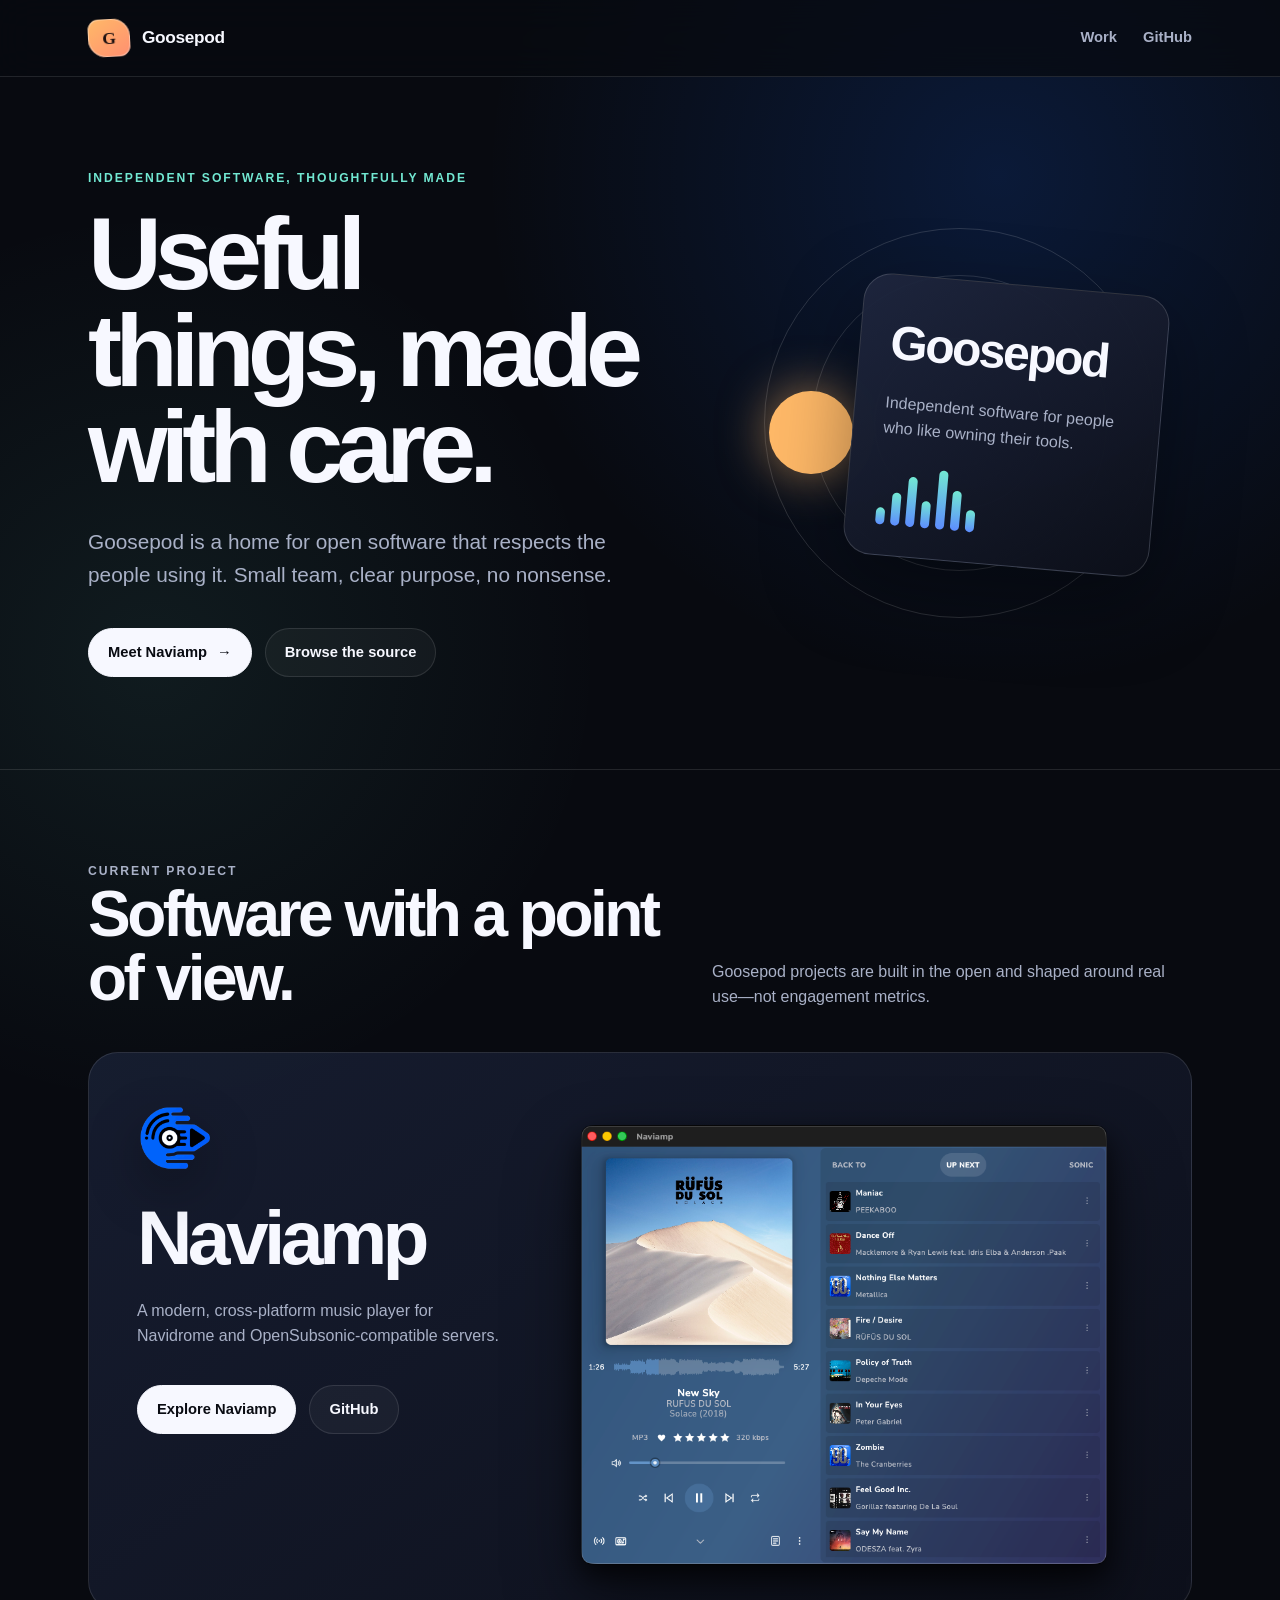
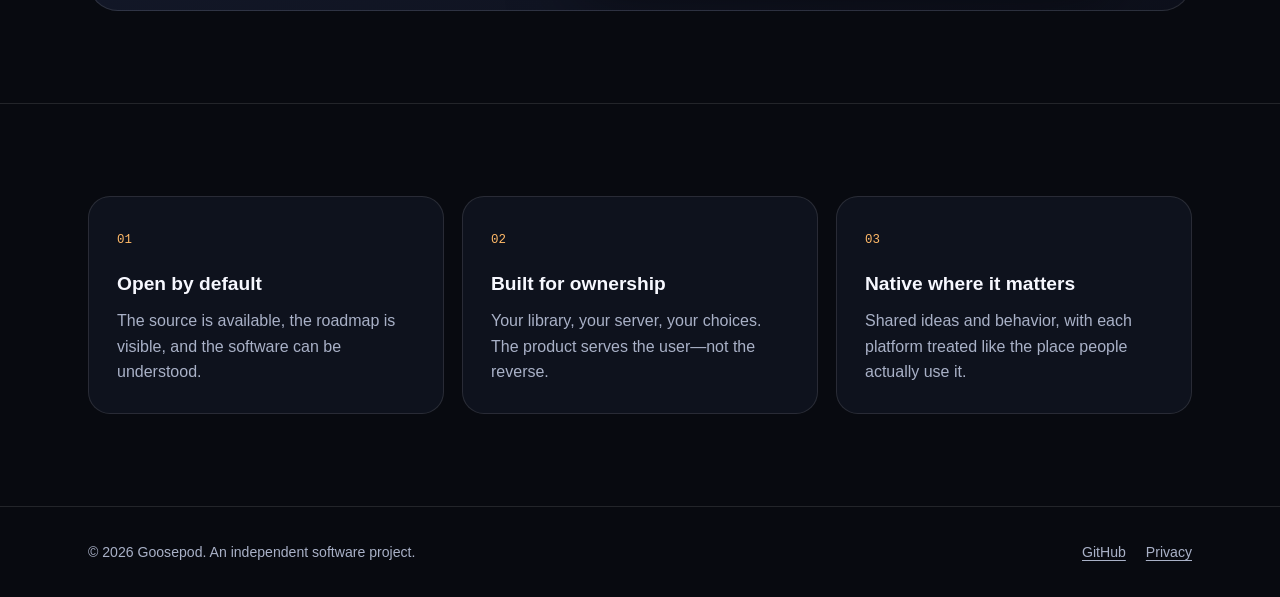
==== index.html @ 6a25883d "Build initial Goosepod website" ====
<!doctype html>
<html lang="en">
<head>
  <meta charset="utf-8">
  <meta name="viewport" content="width=device-width, initial-scale=1">
  <meta name="description" content="Goosepod makes thoughtful, independent software—including Naviamp, a modern music player for self-hosted libraries.">
  <meta name="theme-color" content="#080a10">
  <title>Goosepod — Independent software, thoughtfully made</title>
  <link rel="stylesheet" href="/styles.css">
</head>
<body>
  <header class="site-header">
    <nav class="nav shell" aria-label="Primary navigation">
      <a class="brand" href="/" aria-current="page"><span class="brand-mark" aria-hidden="true">G</span>Goosepod</a>
      <div class="nav-links">
        <a href="#work">Work</a>
        <a href="https://github.com/goosepod">GitHub</a>
      </div>
    </nav>
  </header>

  <main>
    <section class="hero shell">
      <div class="hero-copy">
        <p class="eyebrow">Independent software, thoughtfully made</p>
        <h1>Useful things, made with care.</h1>
        <p>Goosepod is a home for open software that respects the people using it. Small team, clear purpose, no nonsense.</p>
        <div class="actions">
          <a class="button primary" href="/naviamp/">Meet Naviamp <span aria-hidden="true">→</span></a>
          <a class="button secondary" href="https://github.com/goosepod">Browse the source</a>
        </div>
      </div>
      <div class="hero-orbit" aria-hidden="true">
        <div class="orbit"></div>
        <div class="orbit-dot"></div>
        <div class="orbit-card">
          <strong>Goosepod</strong>
          <p>Independent software for people who like owning their tools.</p>
          <div class="signal">
            <span style="--h: 26%"></span><span style="--h: 52%"></span><span style="--h: 78%"></span><span style="--h: 42%"></span><span style="--h: 92%"></span><span style="--h: 62%"></span><span style="--h: 34%"></span>
          </div>
        </div>
      </div>
    </section>

    <section class="section section-rule" id="work">
      <div class="shell">
        <div class="section-heading">
          <div>
            <p class="eyebrow">Current project</p>
            <h2>Software with a point of view.</h2>
          </div>
          <p>Goosepod projects are built in the open and shaped around real use—not engagement metrics.</p>
        </div>

        <article class="product-card">
          <div>
            <img class="app-icon" src="/assets/naviamp/icon.png" alt="Naviamp app icon">
            <h3>Naviamp</h3>
            <p>A modern, cross-platform music player for Navidrome and OpenSubsonic-compatible servers.</p>
            <div class="actions">
              <a class="button primary" href="/naviamp/">Explore Naviamp</a>
              <a class="button secondary" href="https://github.com/goosepod/naviamp">GitHub</a>
            </div>
          </div>
          <img class="product-shot" src="/assets/naviamp/desktop-queue.png" alt="Naviamp desktop player showing the now-playing queue">
        </article>
      </div>
    </section>

    <section class="section section-rule">
      <div class="shell principles">
        <article class="principle"><span>01</span><h3>Open by default</h3><p>The source is available, the roadmap is visible, and the software can be understood.</p></article>
        <article class="principle"><span>02</span><h3>Built for ownership</h3><p>Your library, your server, your choices. The product serves the user—not the reverse.</p></article>
        <article class="principle"><span>03</span><h3>Native where it matters</h3><p>Shared ideas and behavior, with each platform treated like the place people actually use it.</p></article>
      </div>
    </section>
  </main>

  <footer class="site-footer">
    <div class="shell footer-row">
      <span>© 2026 Goosepod. An independent software project.</span>
      <div class="footer-links"><a href="https://github.com/goosepod">GitHub</a><a href="/naviamp/privacy/">Privacy</a></div>
    </div>
  </footer>
</body>
</html>
---- styles.css ----
:root {
  color-scheme: dark;
  --ink: #f7f8ff;
  --muted: #a9b1c7;
  --panel: rgba(17, 21, 34, 0.78);
  --panel-solid: #111522;
  --line: rgba(255, 255, 255, 0.11);
  --blue: #5d8cff;
  --blue-strong: #1768ff;
  --aqua: #72e8d2;
  --warm: #ffb968;
  --page: #080a10;
  --max: 1160px;
  --shadow: 0 28px 80px rgba(0, 0, 0, 0.38);
}

* {
  box-sizing: border-box;
}

html {
  scroll-behavior: smooth;
}

body {
  margin: 0;
  color: var(--ink);
  background:
    radial-gradient(circle at 78% 8%, rgba(23, 104, 255, 0.17), transparent 32rem),
    radial-gradient(circle at 12% 30%, rgba(114, 232, 210, 0.08), transparent 28rem),
    var(--page);
  font-family: Inter, ui-sans-serif, -apple-system, BlinkMacSystemFont, "Segoe UI", sans-serif;
  line-height: 1.6;
  min-height: 100vh;
}

a {
  color: inherit;
  text-decoration-thickness: 1px;
  text-underline-offset: 0.22em;
}

img {
  display: block;
  max-width: 100%;
}

.shell {
  margin: 0 auto;
  max-width: var(--max);
  padding-inline: 28px;
}

.site-header {
  position: relative;
  z-index: 10;
  border-bottom: 1px solid var(--line);
  background: rgba(8, 10, 16, 0.72);
  backdrop-filter: blur(18px);
}

.nav {
  align-items: center;
  display: flex;
  justify-content: space-between;
  min-height: 76px;
}

.brand {
  align-items: center;
  display: inline-flex;
  font-size: 1.08rem;
  font-weight: 760;
  gap: 12px;
  letter-spacing: -0.02em;
  text-decoration: none;
}

.brand-mark {
  align-items: center;
  background: linear-gradient(145deg, var(--warm), #ff8f70);
  border-radius: 11px 18px 11px 18px;
  box-shadow: inset 0 0 0 1px rgba(255, 255, 255, 0.38);
  color: #1d1111;
  display: inline-flex;
  font-family: Georgia, serif;
  font-size: 1.1rem;
  font-weight: 900;
  height: 38px;
  justify-content: center;
  transform: rotate(-3deg);
  width: 42px;
}

.nav-links {
  align-items: center;
  display: flex;
  gap: 26px;
}

.nav-links a {
  color: var(--muted);
  font-size: 0.92rem;
  font-weight: 650;
  text-decoration: none;
}

.nav-links a:hover,
.nav-links a[aria-current="page"] {
  color: var(--ink);
}

.eyebrow {
  color: var(--aqua);
  font-size: 0.76rem;
  font-weight: 800;
  letter-spacing: 0.16em;
  margin: 0 0 18px;
  text-transform: uppercase;
}

.hero {
  align-items: center;
  display: grid;
  gap: 72px;
  grid-template-columns: minmax(0, 1fr) minmax(360px, 0.82fr);
  min-height: 680px;
  padding-block: 92px;
}

.hero h1,
.product-hero h1 {
  font-size: clamp(3.5rem, 8vw, 6.9rem);
  letter-spacing: -0.068em;
  line-height: 0.94;
  margin: 0;
  max-width: 850px;
}

.hero-copy > p:not(.eyebrow),
.product-lede {
  color: var(--muted);
  font-size: clamp(1.05rem, 2vw, 1.3rem);
  margin: 30px 0 0;
  max-width: 650px;
}

.actions {
  display: flex;
  flex-wrap: wrap;
  gap: 13px;
  margin-top: 36px;
}

.button {
  align-items: center;
  border: 1px solid var(--line);
  border-radius: 999px;
  display: inline-flex;
  font-size: 0.92rem;
  font-weight: 760;
  gap: 10px;
  justify-content: center;
  padding: 12px 19px;
  text-decoration: none;
  transition: transform 160ms ease, background 160ms ease, border-color 160ms ease;
}

.button:hover {
  transform: translateY(-2px);
}

.button.primary {
  background: var(--ink);
  border-color: var(--ink);
  color: #090b12;
}

.button.secondary {
  background: rgba(255, 255, 255, 0.04);
}

.hero-orbit {
  aspect-ratio: 1;
  position: relative;
}

.orbit,
.orbit::before,
.orbit::after {
  border: 1px solid rgba(255, 255, 255, 0.14);
  border-radius: 50%;
  inset: 8%;
  position: absolute;
}

.orbit::before,
.orbit::after {
  content: "";
  inset: 12%;
}

.orbit::after {
  inset: 28%;
}

.orbit-dot {
  background: var(--warm);
  border-radius: 50%;
  box-shadow: 0 0 50px rgba(255, 185, 104, 0.6);
  height: 18%;
  left: 9%;
  position: absolute;
  top: 43%;
  width: 18%;
}

.orbit-card {
  background: linear-gradient(145deg, rgba(30, 38, 62, 0.96), rgba(12, 15, 25, 0.98));
  border: 1px solid rgba(255, 255, 255, 0.15);
  border-radius: 28px;
  box-shadow: var(--shadow);
  left: 27%;
  padding: 30px;
  position: absolute;
  top: 20%;
  transform: rotate(5deg);
  width: 66%;
}

.orbit-card strong {
  display: block;
  font-size: clamp(1.7rem, 4vw, 3rem);
  letter-spacing: -0.05em;
}

.orbit-card p {
  color: var(--muted);
  margin: 8px 0 20px;
}

.signal {
  align-items: end;
  display: flex;
  gap: 6px;
  height: 64px;
}

.signal span {
  background: linear-gradient(var(--aqua), var(--blue));
  border-radius: 999px;
  display: block;
  height: var(--h);
  width: 9px;
}

.section {
  padding-block: 92px;
}

.section-rule {
  border-top: 1px solid var(--line);
}

.section-heading {
  align-items: end;
  display: flex;
  gap: 30px;
  justify-content: space-between;
  margin-bottom: 42px;
}

.section-heading h2,
.content-section h2 {
  font-size: clamp(2.2rem, 5vw, 4.2rem);
  letter-spacing: -0.055em;
  line-height: 1;
  margin: 0;
}

.section-heading p {
  color: var(--muted);
  margin: 0;
  max-width: 480px;
}

.product-card {
  background: linear-gradient(145deg, rgba(24, 31, 51, 0.9), rgba(14, 17, 28, 0.94));
  border: 1px solid var(--line);
  border-radius: 30px;
  display: grid;
  gap: 42px;
  grid-template-columns: 0.76fr 1.24fr;
  overflow: hidden;
  padding: 48px 48px 0;
}

.product-card h3 {
  font-size: clamp(2.4rem, 6vw, 4.8rem);
  letter-spacing: -0.06em;
  line-height: 1;
  margin: 22px 0;
}

.product-card p {
  color: var(--muted);
}

.app-icon {
  filter: drop-shadow(0 20px 26px rgba(0, 0, 0, 0.32));
  height: 76px;
  object-fit: contain;
  width: 76px;
}

.product-shot {
  align-self: end;
  filter: drop-shadow(0 30px 35px rgba(0, 0, 0, 0.42));
  margin-bottom: -2px;
}

.principles {
  display: grid;
  gap: 18px;
  grid-template-columns: repeat(3, 1fr);
}

.principle,
.feature {
  background: var(--panel);
  border: 1px solid var(--line);
  border-radius: 22px;
  padding: 28px;
}

.principle span,
.feature span {
  color: var(--warm);
  font-family: ui-monospace, SFMono-Regular, Menlo, monospace;
  font-size: 0.78rem;
}

.principle h3,
.feature h3 {
  font-size: 1.2rem;
  margin: 18px 0 8px;
}

.principle p,
.feature p {
  color: var(--muted);
  margin: 0;
}

.site-footer {
  border-top: 1px solid var(--line);
  color: var(--muted);
  padding-block: 34px;
}

.footer-row {
  align-items: center;
  display: flex;
  font-size: 0.88rem;
  gap: 24px;
  justify-content: space-between;
}

.footer-links {
  display: flex;
  gap: 20px;
}

.product-hero {
  display: grid;
  gap: 56px;
  grid-template-columns: minmax(0, 1fr) 290px;
  padding-block: 96px 70px;
}

.product-hero h1 {
  font-size: clamp(4rem, 9vw, 7.4rem);
}

.product-hero-art {
  align-items: center;
  display: flex;
  justify-content: center;
}

.product-hero-art img {
  filter: drop-shadow(0 32px 45px rgba(0, 54, 163, 0.38));
  max-width: 250px;
  width: 100%;
}

.status {
  background: rgba(114, 232, 210, 0.09);
  border: 1px solid rgba(114, 232, 210, 0.25);
  border-radius: 999px;
  color: var(--aqua);
  display: inline-flex;
  font-size: 0.78rem;
  font-weight: 750;
  margin-bottom: 22px;
  padding: 7px 12px;
}

.platforms {
  color: var(--muted);
  display: flex;
  flex-wrap: wrap;
  font-size: 0.82rem;
  gap: 10px 18px;
  margin-top: 28px;
}

.features {
  display: grid;
  gap: 18px;
  grid-template-columns: repeat(3, 1fr);
}

.feature {
  min-height: 225px;
}

.gallery {
  align-items: end;
  display: grid;
  gap: 18px;
  grid-template-columns: 1.65fr 0.68fr 0.68fr;
}

.gallery figure {
  background: #05060a;
  border: 1px solid var(--line);
  border-radius: 24px;
  margin: 0;
  overflow: hidden;
  padding: 16px 16px 0;
}

.gallery img {
  filter: drop-shadow(0 20px 25px rgba(0, 0, 0, 0.45));
  margin: 0 auto;
}

.content-section {
  display: grid;
  gap: 56px;
  grid-template-columns: 0.8fr 1.2fr;
}

.content-section h2 {
  font-size: clamp(2rem, 4vw, 3.4rem);
}

.content-section p,
.content-section li {
  color: var(--muted);
}

.content-section ul {
  margin: 0;
  padding-left: 1.2rem;
}

.cta {
  background: linear-gradient(120deg, rgba(23, 104, 255, 0.22), rgba(114, 232, 210, 0.09));
  border: 1px solid rgba(93, 140, 255, 0.3);
  border-radius: 28px;
  padding: 50px;
}

.cta h2 {
  font-size: clamp(2.2rem, 5vw, 4.2rem);
  letter-spacing: -0.055em;
  line-height: 1;
  margin: 0;
}

.cta p {
  color: var(--muted);
  max-width: 680px;
}

.policy-wrap {
  padding-block: 76px 110px;
}

.policy {
  margin: 0 auto;
  max-width: 790px;
}

.breadcrumbs {
  color: var(--muted);
  font-size: 0.85rem;
  margin-bottom: 34px;
}

.breadcrumbs a {
  text-decoration: none;
}

.policy h1 {
  font-size: clamp(2.8rem, 7vw, 5.3rem);
  letter-spacing: -0.06em;
  line-height: 1;
  margin: 0 0 18px;
}

.updated {
  color: var(--muted);
  margin-bottom: 48px;
}

.policy h2 {
  font-size: 1.35rem;
  letter-spacing: -0.025em;
  margin: 42px 0 10px;
}

.policy p,
.policy li {
  color: #c4c9d8;
}

.policy a {
  color: #9bb8ff;
}

.not-found {
  align-items: flex-start;
  display: flex;
  flex-direction: column;
  justify-content: center;
  min-height: calc(100vh - 77px);
}

.not-found strong {
  color: var(--warm);
  font-size: 0.82rem;
  letter-spacing: 0.16em;
}

.not-found h1 {
  font-size: clamp(4rem, 12vw, 9rem);
  letter-spacing: -0.08em;
  line-height: 0.9;
  margin: 18px 0;
}

.not-found p {
  color: var(--muted);
  max-width: 520px;
}

@media (max-width: 900px) {
  .hero,
  .product-hero,
  .product-card,
  .content-section {
    grid-template-columns: minmax(0, 1fr);
  }

  .hero > *,
  .product-hero > *,
  .product-card > *,
  .content-section > * {
    min-width: 0;
  }

  .hero {
    gap: 20px;
    padding-top: 78px;
  }

  .hero-orbit {
    margin: 10px auto 0;
    max-width: 520px;
    width: 100%;
  }

  .product-card {
    padding-bottom: 0;
  }

  .product-shot {
    margin-inline: auto;
  }

  .principles,
  .features {
    grid-template-columns: 1fr 1fr;
  }

  .gallery {
    grid-template-columns: 1fr 1fr;
  }

  .gallery figure:first-child {
    grid-column: 1 / -1;
  }

  .product-hero-art {
    grid-row: 1;
    justify-content: flex-start;
  }

  .product-hero-art img {
    max-width: 140px;
  }
}

@media (max-width: 620px) {
  .shell {
    padding-inline: 19px;
  }

  .nav {
    min-height: 68px;
  }

  .nav-links {
    gap: 15px;
  }

  .nav-links a:not(:last-child) {
    display: none;
  }

  .hero {
    min-height: 0;
    padding-block: 68px 48px;
  }

  .hero h1 {
    font-size: clamp(3.2rem, 17vw, 5rem);
  }

  .hero-orbit {
    margin-top: 10px;
  }

  .section {
    padding-block: 68px;
  }

  .section-heading {
    align-items: start;
    flex-direction: column;
  }

  .product-card {
    gap: 30px;
    padding: 28px 22px 0;
  }

  .principles,
  .features,
  .gallery {
    grid-template-columns: 1fr;
  }

  .gallery figure:first-child {
    grid-column: auto;
  }

  .feature {
    min-height: 0;
  }

  .footer-row {
    align-items: flex-start;
    flex-direction: column;
  }

  .product-hero {
    gap: 34px;
    grid-template-columns: minmax(0, 1fr);
    padding-block: 68px 54px;
  }

  .product-hero h1 {
    font-size: 4rem;
  }

  .product-lede {
    overflow-wrap: anywhere;
  }

  .cta {
    padding: 34px 25px;
  }

  .policy-wrap {
    padding-block: 55px 80px;
  }
}

@media (prefers-reduced-motion: reduce) {
  html {
    scroll-behavior: auto;
  }

  *,
  *::before,
  *::after {
    transition-duration: 0.01ms !important;
  }
}
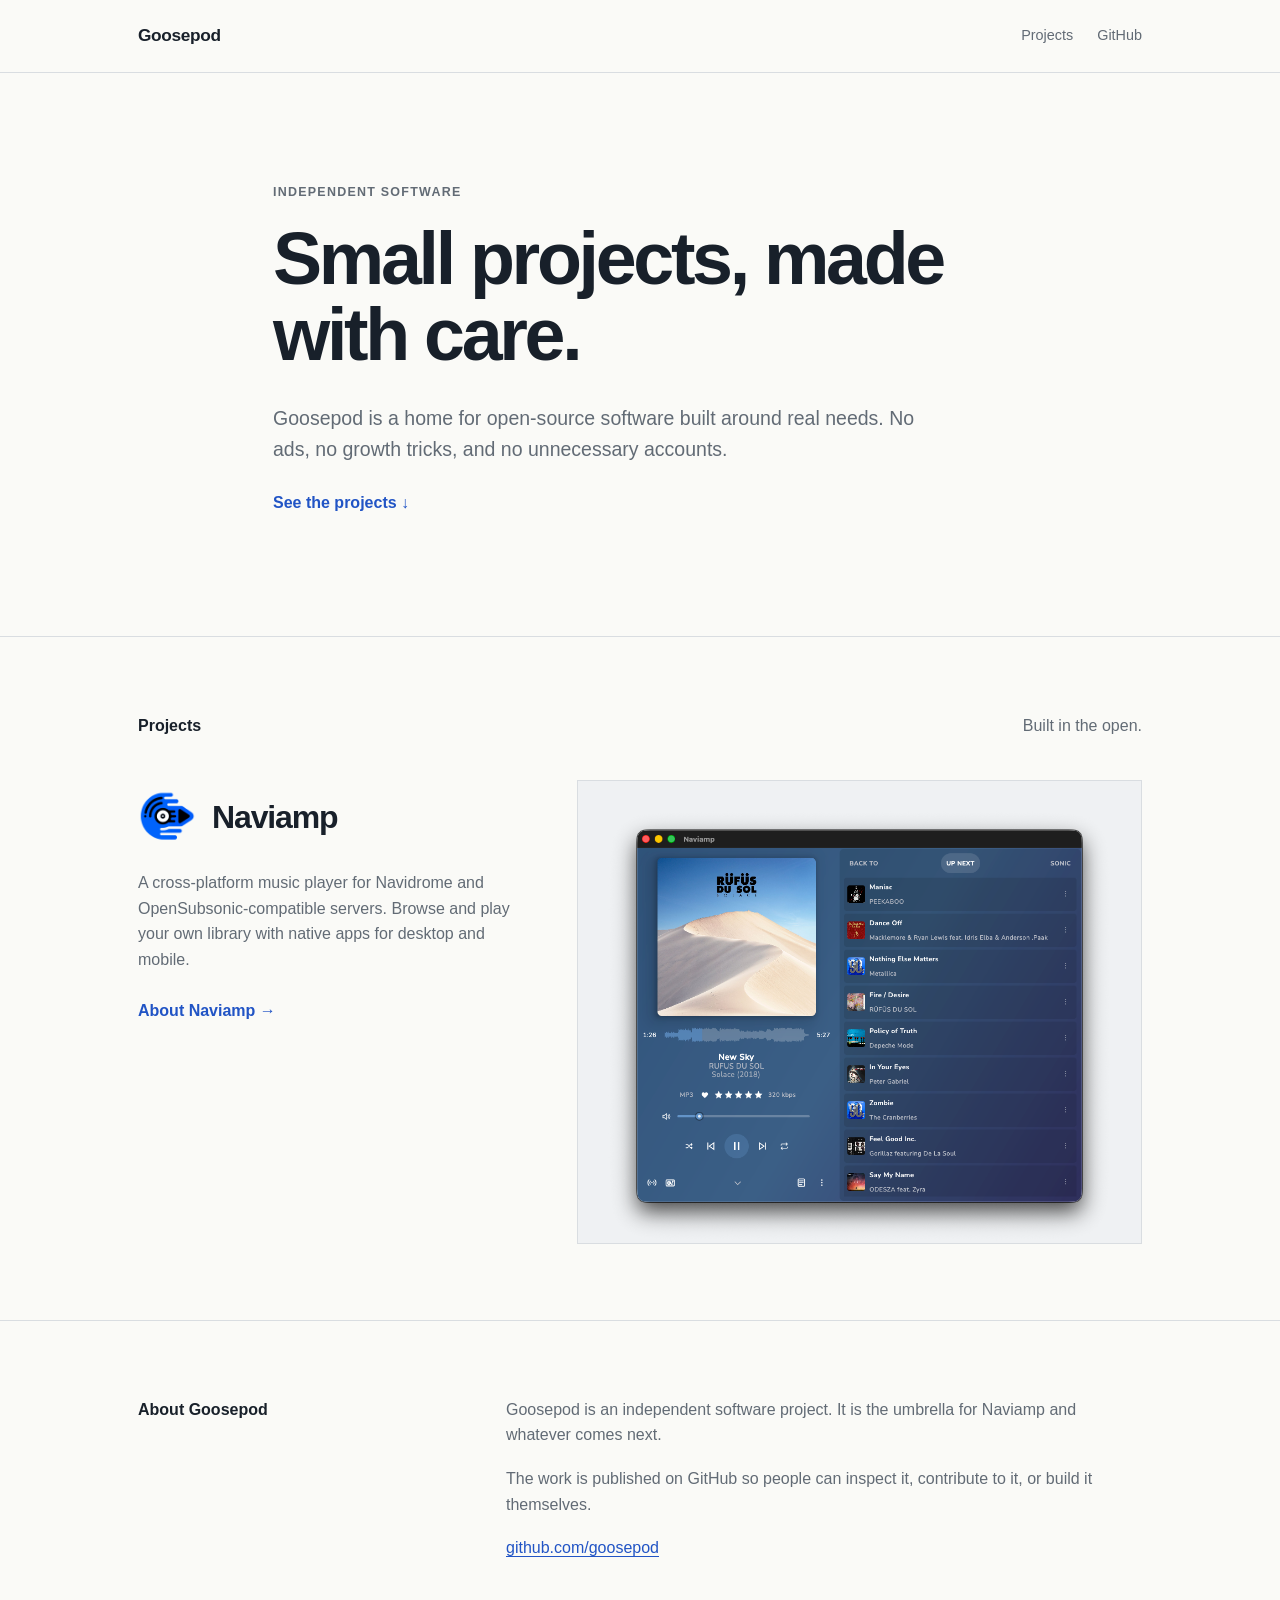
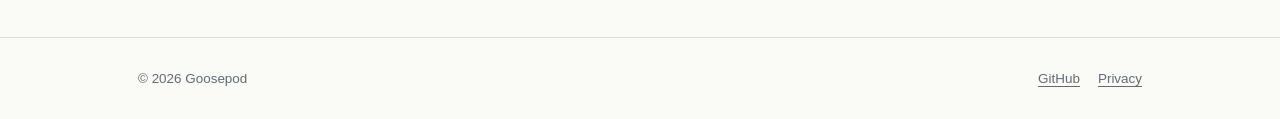
==== commit 2c02f8bd: "Simplify Goosepod site design" ====
--- a/index.html
+++ b/index.html
@@ -4,82 +4,67 @@
   <meta charset="utf-8">
   <meta name="viewport" content="width=device-width, initial-scale=1">
   <meta name="description" content="Goosepod makes thoughtful, independent software—including Naviamp, a modern music player for self-hosted libraries.">
-  <meta name="theme-color" content="#080a10">
-  <title>Goosepod — Independent software, thoughtfully made</title>
+  <meta name="theme-color" content="#fafaf7">
+  <title>Goosepod — Independent software</title>
   <link rel="stylesheet" href="/styles.css">
 </head>
 <body>
   <header class="site-header">
-    <nav class="nav shell" aria-label="Primary navigation">
-      <a class="brand" href="/" aria-current="page"><span class="brand-mark" aria-hidden="true">G</span>Goosepod</a>
+    <nav class="site-nav container" aria-label="Primary navigation">
+      <a class="site-name" href="/" aria-current="page">Goosepod</a>
       <div class="nav-links">
-        <a href="#work">Work</a>
+        <a href="#projects">Projects</a>
         <a href="https://github.com/goosepod">GitHub</a>
       </div>
     </nav>
   </header>
 
   <main>
-    <section class="hero shell">
-      <div class="hero-copy">
-        <p class="eyebrow">Independent software, thoughtfully made</p>
-        <h1>Useful things, made with care.</h1>
-        <p>Goosepod is a home for open software that respects the people using it. Small team, clear purpose, no nonsense.</p>
-        <div class="actions">
-          <a class="button primary" href="/naviamp/">Meet Naviamp <span aria-hidden="true">→</span></a>
-          <a class="button secondary" href="https://github.com/goosepod">Browse the source</a>
-        </div>
-      </div>
-      <div class="hero-orbit" aria-hidden="true">
-        <div class="orbit"></div>
-        <div class="orbit-dot"></div>
-        <div class="orbit-card">
-          <strong>Goosepod</strong>
-          <p>Independent software for people who like owning their tools.</p>
-          <div class="signal">
-            <span style="--h: 26%"></span><span style="--h: 52%"></span><span style="--h: 78%"></span><span style="--h: 42%"></span><span style="--h: 92%"></span><span style="--h: 62%"></span><span style="--h: 34%"></span>
-          </div>
-        </div>
-      </div>
+    <section class="home-intro container">
+      <p class="label">Independent software</p>
+      <h1>Small projects, made with care.</h1>
+      <p class="intro">Goosepod is a home for open-source software built around real needs. No ads, no growth tricks, and no unnecessary accounts.</p>
+      <a class="text-link" href="#projects">See the projects ↓</a>
     </section>
 
-    <section class="section section-rule" id="work">
-      <div class="shell">
-        <div class="section-heading">
-          <div>
-            <p class="eyebrow">Current project</p>
-            <h2>Software with a point of view.</h2>
-          </div>
-          <p>Goosepod projects are built in the open and shaped around real use—not engagement metrics.</p>
+    <section class="section" id="projects">
+      <div class="container">
+        <div class="section-title">
+          <h2>Projects</h2>
+          <p>Built in the open.</p>
         </div>
 
-        <article class="product-card">
-          <div>
-            <img class="app-icon" src="/assets/naviamp/icon.png" alt="Naviamp app icon">
-            <h3>Naviamp</h3>
-            <p>A modern, cross-platform music player for Navidrome and OpenSubsonic-compatible servers.</p>
-            <div class="actions">
-              <a class="button primary" href="/naviamp/">Explore Naviamp</a>
-              <a class="button secondary" href="https://github.com/goosepod/naviamp">GitHub</a>
+        <article class="project-summary">
+          <div class="project-copy">
+            <div class="project-identity">
+              <img class="project-icon" src="/assets/naviamp/icon.png" alt="Naviamp app icon">
+              <h3>Naviamp</h3>
             </div>
+            <p>A cross-platform music player for Navidrome and OpenSubsonic-compatible servers. Browse and play your own library with native apps for desktop and mobile.</p>
+            <a class="text-link" href="/naviamp/">About Naviamp →</a>
           </div>
-          <img class="product-shot" src="/assets/naviamp/desktop-queue.png" alt="Naviamp desktop player showing the now-playing queue">
+          <div class="project-image">
+            <img src="/assets/naviamp/desktop-queue.png" alt="Naviamp desktop player showing the now-playing queue">
+          </div>
         </article>
       </div>
     </section>
 
-    <section class="section section-rule">
-      <div class="shell principles">
-        <article class="principle"><span>01</span><h3>Open by default</h3><p>The source is available, the roadmap is visible, and the software can be understood.</p></article>
-        <article class="principle"><span>02</span><h3>Built for ownership</h3><p>Your library, your server, your choices. The product serves the user—not the reverse.</p></article>
-        <article class="principle"><span>03</span><h3>Native where it matters</h3><p>Shared ideas and behavior, with each platform treated like the place people actually use it.</p></article>
+    <section class="section">
+      <div class="container about-grid">
+        <h2>About Goosepod</h2>
+        <div>
+          <p>Goosepod is an independent software project. It is the umbrella for Naviamp and whatever comes next.</p>
+          <p>The work is published on GitHub so people can inspect it, contribute to it, or build it themselves.</p>
+          <a href="https://github.com/goosepod">github.com/goosepod</a>
+        </div>
       </div>
     </section>
   </main>
 
   <footer class="site-footer">
-    <div class="shell footer-row">
-      <span>© 2026 Goosepod. An independent software project.</span>
+    <div class="container footer-row">
+      <span>© 2026 Goosepod</span>
       <div class="footer-links"><a href="https://github.com/goosepod">GitHub</a><a href="/naviamp/privacy/">Privacy</a></div>
     </div>
   </footer>
--- a/styles.css
+++ b/styles.css
@@ -1,17 +1,14 @@
 :root {
-  color-scheme: dark;
-  --ink: #f7f8ff;
-  --muted: #a9b1c7;
-  --panel: rgba(17, 21, 34, 0.78);
-  --panel-solid: #111522;
-  --line: rgba(255, 255, 255, 0.11);
-  --blue: #5d8cff;
-  --blue-strong: #1768ff;
-  --aqua: #72e8d2;
-  --warm: #ffb968;
-  --page: #080a10;
-  --max: 1160px;
-  --shadow: 0 28px 80px rgba(0, 0, 0, 0.38);
+  color-scheme: light;
+  --background: #fafaf7;
+  --paper: #ffffff;
+  --text: #18202a;
+  --muted: #626b75;
+  --line: #d9dde1;
+  --soft: #eff1f3;
+  --accent: #2154c5;
+  --max-width: 1060px;
+  --reading-width: 730px;
 }
 
 * {
@@ -24,20 +21,11 @@
 
 body {
   margin: 0;
-  color: var(--ink);
-  background:
-    radial-gradient(circle at 78% 8%, rgba(23, 104, 255, 0.17), transparent 32rem),
-    radial-gradient(circle at 12% 30%, rgba(114, 232, 210, 0.08), transparent 28rem),
-    var(--page);
-  font-family: Inter, ui-sans-serif, -apple-system, BlinkMacSystemFont, "Segoe UI", sans-serif;
+  background: var(--background);
+  color: var(--text);
+  font-family: -apple-system, BlinkMacSystemFont, "Segoe UI", sans-serif;
+  font-size: 16px;
   line-height: 1.6;
-  min-height: 100vh;
-}
-
-a {
-  color: inherit;
-  text-decoration-thickness: 1px;
-  text-underline-offset: 0.22em;
 }
 
 img {
@@ -45,511 +33,397 @@
   max-width: 100%;
 }
 
-.shell {
+a {
+  color: var(--accent);
+  text-underline-offset: 0.2em;
+}
+
+.container {
   margin: 0 auto;
-  max-width: var(--max);
+  max-width: var(--max-width);
   padding-inline: 28px;
 }
 
 .site-header {
-  position: relative;
-  z-index: 10;
   border-bottom: 1px solid var(--line);
-  background: rgba(8, 10, 16, 0.72);
-  backdrop-filter: blur(18px);
-}
-
-.nav {
+}
+
+.site-nav {
   align-items: center;
   display: flex;
   justify-content: space-between;
-  min-height: 76px;
-}
-
-.brand {
-  align-items: center;
-  display: inline-flex;
+  min-height: 72px;
+}
+
+.site-name {
+  color: var(--text);
   font-size: 1.08rem;
-  font-weight: 760;
-  gap: 12px;
+  font-weight: 700;
   letter-spacing: -0.02em;
   text-decoration: none;
 }
 
-.brand-mark {
-  align-items: center;
-  background: linear-gradient(145deg, var(--warm), #ff8f70);
-  border-radius: 11px 18px 11px 18px;
-  box-shadow: inset 0 0 0 1px rgba(255, 255, 255, 0.38);
-  color: #1d1111;
-  display: inline-flex;
-  font-family: Georgia, serif;
-  font-size: 1.1rem;
-  font-weight: 900;
-  height: 38px;
-  justify-content: center;
-  transform: rotate(-3deg);
-  width: 42px;
-}
-
 .nav-links {
-  align-items: center;
-  display: flex;
-  gap: 26px;
+  display: flex;
+  gap: 24px;
 }
 
 .nav-links a {
   color: var(--muted);
-  font-size: 0.92rem;
-  font-weight: 650;
+  font-size: 0.9rem;
   text-decoration: none;
 }
 
 .nav-links a:hover,
 .nav-links a[aria-current="page"] {
-  color: var(--ink);
-}
-
-.eyebrow {
-  color: var(--aqua);
-  font-size: 0.76rem;
-  font-weight: 800;
-  letter-spacing: 0.16em;
+  color: var(--text);
+}
+
+.home-intro {
+  max-width: 790px;
+  padding-block: 110px 120px;
+}
+
+.label {
+  color: var(--muted);
+  font-size: 0.78rem;
+  font-weight: 700;
+  letter-spacing: 0.1em;
   margin: 0 0 18px;
   text-transform: uppercase;
 }
 
-.hero {
-  align-items: center;
-  display: grid;
-  gap: 72px;
-  grid-template-columns: minmax(0, 1fr) minmax(360px, 0.82fr);
-  min-height: 680px;
-  padding-block: 92px;
-}
-
-.hero h1,
-.product-hero h1 {
-  font-size: clamp(3.5rem, 8vw, 6.9rem);
-  letter-spacing: -0.068em;
-  line-height: 0.94;
-  margin: 0;
-  max-width: 850px;
-}
-
-.hero-copy > p:not(.eyebrow),
-.product-lede {
-  color: var(--muted);
-  font-size: clamp(1.05rem, 2vw, 1.3rem);
+h1,
+h2,
+h3,
+p {
+  overflow-wrap: break-word;
+}
+
+.home-intro h1 {
+  font-size: clamp(2.8rem, 7vw, 4.6rem);
+  font-weight: 650;
+  letter-spacing: -0.045em;
+  line-height: 1.03;
+  margin: 0;
+}
+
+.home-intro .intro {
+  color: var(--muted);
+  font-size: 1.22rem;
   margin: 30px 0 0;
   max-width: 650px;
 }
 
-.actions {
-  display: flex;
-  flex-wrap: wrap;
-  gap: 13px;
-  margin-top: 36px;
-}
-
-.button {
-  align-items: center;
-  border: 1px solid var(--line);
-  border-radius: 999px;
-  display: inline-flex;
-  font-size: 0.92rem;
-  font-weight: 760;
-  gap: 10px;
-  justify-content: center;
-  padding: 12px 19px;
+.text-link {
+  display: inline-block;
+  font-weight: 650;
+  margin-top: 25px;
   text-decoration: none;
-  transition: transform 160ms ease, background 160ms ease, border-color 160ms ease;
-}
-
-.button:hover {
-  transform: translateY(-2px);
-}
-
-.button.primary {
-  background: var(--ink);
-  border-color: var(--ink);
-  color: #090b12;
-}
-
-.button.secondary {
-  background: rgba(255, 255, 255, 0.04);
-}
-
-.hero-orbit {
-  aspect-ratio: 1;
-  position: relative;
-}
-
-.orbit,
-.orbit::before,
-.orbit::after {
-  border: 1px solid rgba(255, 255, 255, 0.14);
-  border-radius: 50%;
-  inset: 8%;
-  position: absolute;
-}
-
-.orbit::before,
-.orbit::after {
-  content: "";
-  inset: 12%;
-}
-
-.orbit::after {
-  inset: 28%;
-}
-
-.orbit-dot {
-  background: var(--warm);
-  border-radius: 50%;
-  box-shadow: 0 0 50px rgba(255, 185, 104, 0.6);
-  height: 18%;
-  left: 9%;
-  position: absolute;
-  top: 43%;
-  width: 18%;
-}
-
-.orbit-card {
-  background: linear-gradient(145deg, rgba(30, 38, 62, 0.96), rgba(12, 15, 25, 0.98));
-  border: 1px solid rgba(255, 255, 255, 0.15);
-  border-radius: 28px;
-  box-shadow: var(--shadow);
-  left: 27%;
-  padding: 30px;
-  position: absolute;
-  top: 20%;
-  transform: rotate(5deg);
-  width: 66%;
-}
-
-.orbit-card strong {
-  display: block;
-  font-size: clamp(1.7rem, 4vw, 3rem);
-  letter-spacing: -0.05em;
-}
-
-.orbit-card p {
-  color: var(--muted);
-  margin: 8px 0 20px;
-}
-
-.signal {
-  align-items: end;
-  display: flex;
-  gap: 6px;
-  height: 64px;
-}
-
-.signal span {
-  background: linear-gradient(var(--aqua), var(--blue));
-  border-radius: 999px;
-  display: block;
-  height: var(--h);
-  width: 9px;
+}
+
+.text-link:hover {
+  text-decoration: underline;
 }
 
 .section {
-  padding-block: 92px;
-}
-
-.section-rule {
   border-top: 1px solid var(--line);
-}
-
-.section-heading {
-  align-items: end;
-  display: flex;
-  gap: 30px;
+  padding-block: 76px;
+}
+
+.section-title {
+  align-items: baseline;
+  display: flex;
+  gap: 20px;
   justify-content: space-between;
   margin-bottom: 42px;
 }
 
-.section-heading h2,
-.content-section h2 {
-  font-size: clamp(2.2rem, 5vw, 4.2rem);
-  letter-spacing: -0.055em;
-  line-height: 1;
-  margin: 0;
-}
-
-.section-heading p {
-  color: var(--muted);
-  margin: 0;
-  max-width: 480px;
-}
-
-.product-card {
-  background: linear-gradient(145deg, rgba(24, 31, 51, 0.9), rgba(14, 17, 28, 0.94));
+.section-title h2 {
+  font-size: 1rem;
+  font-weight: 700;
+  margin: 0;
+}
+
+.section-title p {
+  color: var(--muted);
+  margin: 0;
+}
+
+.project-summary {
+  display: grid;
+  gap: 50px;
+  grid-template-columns: 1fr 1.45fr;
+}
+
+.project-copy {
+  align-self: start;
+  padding-top: 8px;
+}
+
+.project-identity {
+  align-items: center;
+  display: flex;
+  gap: 16px;
+}
+
+.project-icon {
+  height: 58px;
+  object-fit: contain;
+  width: 58px;
+}
+
+.project-copy h3 {
+  font-size: 2rem;
+  letter-spacing: -0.035em;
+  margin: 0;
+}
+
+.project-copy p {
+  color: var(--muted);
+  margin: 24px 0 0;
+}
+
+.project-image {
+  background: var(--soft);
   border: 1px solid var(--line);
-  border-radius: 30px;
+  padding: 28px 28px 0;
+}
+
+.project-image img {
+  margin: 0 auto;
+}
+
+.about-grid {
   display: grid;
-  gap: 42px;
-  grid-template-columns: 0.76fr 1.24fr;
-  overflow: hidden;
-  padding: 48px 48px 0;
-}
-
-.product-card h3 {
-  font-size: clamp(2.4rem, 6vw, 4.8rem);
-  letter-spacing: -0.06em;
-  line-height: 1;
-  margin: 22px 0;
-}
-
-.product-card p {
-  color: var(--muted);
-}
-
-.app-icon {
-  filter: drop-shadow(0 20px 26px rgba(0, 0, 0, 0.32));
-  height: 76px;
-  object-fit: contain;
-  width: 76px;
-}
-
-.product-shot {
-  align-self: end;
-  filter: drop-shadow(0 30px 35px rgba(0, 0, 0, 0.42));
-  margin-bottom: -2px;
-}
-
-.principles {
-  display: grid;
-  gap: 18px;
-  grid-template-columns: repeat(3, 1fr);
-}
-
-.principle,
-.feature {
-  background: var(--panel);
-  border: 1px solid var(--line);
-  border-radius: 22px;
-  padding: 28px;
-}
-
-.principle span,
-.feature span {
-  color: var(--warm);
-  font-family: ui-monospace, SFMono-Regular, Menlo, monospace;
-  font-size: 0.78rem;
-}
-
-.principle h3,
-.feature h3 {
-  font-size: 1.2rem;
-  margin: 18px 0 8px;
-}
-
-.principle p,
-.feature p {
-  color: var(--muted);
-  margin: 0;
+  gap: 50px;
+  grid-template-columns: 1fr 2fr;
+}
+
+.about-grid h2 {
+  font-size: 1rem;
+  margin: 0;
+}
+
+.about-grid p {
+  color: var(--muted);
+  margin: 0 0 18px;
+  max-width: 640px;
 }
 
 .site-footer {
   border-top: 1px solid var(--line);
   color: var(--muted);
-  padding-block: 34px;
+  font-size: 0.84rem;
+  padding-block: 30px;
 }
 
 .footer-row {
-  align-items: center;
-  display: flex;
-  font-size: 0.88rem;
+  display: flex;
   gap: 24px;
   justify-content: space-between;
 }
 
 .footer-links {
   display: flex;
-  gap: 20px;
-}
-
-.product-hero {
+  gap: 18px;
+}
+
+.footer-links a {
+  color: inherit;
+}
+
+.product-intro {
+  align-items: start;
   display: grid;
-  gap: 56px;
-  grid-template-columns: minmax(0, 1fr) 290px;
-  padding-block: 96px 70px;
-}
-
-.product-hero h1 {
-  font-size: clamp(4rem, 9vw, 7.4rem);
-}
-
-.product-hero-art {
-  align-items: center;
-  display: flex;
-  justify-content: center;
-}
-
-.product-hero-art img {
-  filter: drop-shadow(0 32px 45px rgba(0, 54, 163, 0.38));
-  max-width: 250px;
+  gap: 36px;
+  grid-template-columns: 86px minmax(0, 1fr);
+  max-width: 850px;
+  padding-block: 95px 80px;
+}
+
+.product-intro img {
+  height: 78px;
+  object-fit: contain;
+  width: 78px;
+}
+
+.product-status {
+  color: var(--muted);
+  font-size: 0.78rem;
+  font-weight: 700;
+  letter-spacing: 0.08em;
+  margin: 0 0 12px;
+  text-transform: uppercase;
+}
+
+.product-intro h1 {
+  font-size: clamp(3rem, 7vw, 5rem);
+  font-weight: 650;
+  letter-spacing: -0.05em;
+  line-height: 1;
+  margin: 0;
+}
+
+.product-intro .intro {
+  color: var(--muted);
+  font-size: 1.18rem;
+  margin: 24px 0 0;
+  max-width: 690px;
+}
+
+.meta-list,
+.inline-links {
+  display: flex;
+  flex-wrap: wrap;
+  gap: 8px 18px;
+  margin-top: 24px;
+}
+
+.meta-list {
+  color: var(--muted);
+  font-size: 0.83rem;
+}
+
+.inline-links a {
+  font-weight: 650;
+}
+
+.hero-screenshot {
+  background: var(--soft);
+  border-bottom: 1px solid var(--line);
+  border-top: 1px solid var(--line);
+  padding-block: 50px;
+}
+
+.hero-screenshot img {
+  margin: 0 auto;
+  max-width: 850px;
   width: 100%;
 }
 
-.status {
-  background: rgba(114, 232, 210, 0.09);
-  border: 1px solid rgba(114, 232, 210, 0.25);
-  border-radius: 999px;
-  color: var(--aqua);
-  display: inline-flex;
-  font-size: 0.78rem;
-  font-weight: 750;
-  margin-bottom: 22px;
-  padding: 7px 12px;
-}
-
-.platforms {
-  color: var(--muted);
-  display: flex;
-  flex-wrap: wrap;
-  font-size: 0.82rem;
-  gap: 10px 18px;
-  margin-top: 28px;
-}
-
-.features {
+.feature-list {
+  border-top: 1px solid var(--line);
+}
+
+.feature-row {
+  border-bottom: 1px solid var(--line);
   display: grid;
-  gap: 18px;
-  grid-template-columns: repeat(3, 1fr);
-}
-
-.feature {
-  min-height: 225px;
-}
-
-.gallery {
-  align-items: end;
+  gap: 30px;
+  grid-template-columns: 190px minmax(0, 1fr);
+  padding-block: 30px;
+}
+
+.feature-row h3 {
+  font-size: 1rem;
+  margin: 0;
+}
+
+.feature-row p {
+  color: var(--muted);
+  margin: 0;
+  max-width: 670px;
+}
+
+.screenshots {
+  align-items: start;
   display: grid;
-  gap: 18px;
-  grid-template-columns: 1.65fr 0.68fr 0.68fr;
-}
-
-.gallery figure {
-  background: #05060a;
+  gap: 22px;
+  grid-template-columns: 1fr 1fr;
+}
+
+.screenshots figure {
+  background: var(--soft);
   border: 1px solid var(--line);
-  border-radius: 24px;
-  margin: 0;
-  overflow: hidden;
-  padding: 16px 16px 0;
-}
-
-.gallery img {
-  filter: drop-shadow(0 20px 25px rgba(0, 0, 0, 0.45));
+  margin: 0;
+  padding: 28px 28px 0;
+}
+
+.screenshots figure:first-child {
+  grid-column: 1 / -1;
+}
+
+.screenshots img {
   margin: 0 auto;
 }
 
-.content-section {
+.project-details {
   display: grid;
-  gap: 56px;
-  grid-template-columns: 0.8fr 1.2fr;
-}
-
-.content-section h2 {
-  font-size: clamp(2rem, 4vw, 3.4rem);
-}
-
-.content-section p,
-.content-section li {
-  color: var(--muted);
-}
-
-.content-section ul {
-  margin: 0;
+  gap: 45px;
+  grid-template-columns: 1fr 2fr;
+}
+
+.project-details h2 {
+  font-size: 1rem;
+  margin: 0;
+}
+
+.project-details p,
+.project-details li {
+  color: var(--muted);
+}
+
+.project-details p:first-child {
+  margin-top: 0;
+}
+
+.project-details ul {
   padding-left: 1.2rem;
 }
 
-.cta {
-  background: linear-gradient(120deg, rgba(23, 104, 255, 0.22), rgba(114, 232, 210, 0.09));
-  border: 1px solid rgba(93, 140, 255, 0.3);
-  border-radius: 28px;
-  padding: 50px;
-}
-
-.cta h2 {
-  font-size: clamp(2.2rem, 5vw, 4.2rem);
-  letter-spacing: -0.055em;
-  line-height: 1;
-  margin: 0;
-}
-
-.cta p {
-  color: var(--muted);
-  max-width: 680px;
-}
-
-.policy-wrap {
-  padding-block: 76px 110px;
+.privacy-wrap {
+  padding-block: 80px 110px;
 }
 
 .policy {
-  margin: 0 auto;
-  max-width: 790px;
+  max-width: var(--reading-width);
 }
 
 .breadcrumbs {
   color: var(--muted);
-  font-size: 0.85rem;
+  font-size: 0.84rem;
   margin-bottom: 34px;
 }
 
 .breadcrumbs a {
+  color: inherit;
   text-decoration: none;
 }
 
 .policy h1 {
-  font-size: clamp(2.8rem, 7vw, 5.3rem);
-  letter-spacing: -0.06em;
-  line-height: 1;
-  margin: 0 0 18px;
+  font-size: clamp(2.5rem, 6vw, 4rem);
+  font-weight: 650;
+  letter-spacing: -0.04em;
+  line-height: 1.05;
+  margin: 0 0 14px;
 }
 
 .updated {
   color: var(--muted);
-  margin-bottom: 48px;
+  margin-bottom: 50px;
 }
 
 .policy h2 {
-  font-size: 1.35rem;
-  letter-spacing: -0.025em;
-  margin: 42px 0 10px;
+  font-size: 1.22rem;
+  margin: 38px 0 8px;
 }
 
 .policy p,
 .policy li {
-  color: #c4c9d8;
-}
-
-.policy a {
-  color: #9bb8ff;
+  color: #404954;
 }
 
 .not-found {
-  align-items: flex-start;
-  display: flex;
-  flex-direction: column;
-  justify-content: center;
-  min-height: calc(100vh - 77px);
-}
-
-.not-found strong {
-  color: var(--warm);
-  font-size: 0.82rem;
-  letter-spacing: 0.16em;
+  min-height: calc(100vh - 73px);
+  padding-block: 110px;
 }
 
 .not-found h1 {
-  font-size: clamp(4rem, 12vw, 9rem);
-  letter-spacing: -0.08em;
-  line-height: 0.9;
-  margin: 18px 0;
+  font-size: clamp(2.8rem, 7vw, 5rem);
+  font-weight: 650;
+  letter-spacing: -0.045em;
+  line-height: 1;
+  margin: 0 0 20px;
 }
 
 .not-found p {
@@ -557,146 +431,84 @@
   max-width: 520px;
 }
 
-@media (max-width: 900px) {
-  .hero,
-  .product-hero,
-  .product-card,
-  .content-section {
-    grid-template-columns: minmax(0, 1fr);
-  }
-
-  .hero > *,
-  .product-hero > *,
-  .product-card > *,
-  .content-section > * {
-    min-width: 0;
-  }
-
-  .hero {
-    gap: 20px;
-    padding-top: 78px;
-  }
-
-  .hero-orbit {
-    margin: 10px auto 0;
-    max-width: 520px;
-    width: 100%;
-  }
-
-  .product-card {
-    padding-bottom: 0;
-  }
-
-  .product-shot {
-    margin-inline: auto;
-  }
-
-  .principles,
-  .features {
-    grid-template-columns: 1fr 1fr;
-  }
-
-  .gallery {
-    grid-template-columns: 1fr 1fr;
-  }
-
-  .gallery figure:first-child {
-    grid-column: 1 / -1;
-  }
-
-  .product-hero-art {
-    grid-row: 1;
-    justify-content: flex-start;
-  }
-
-  .product-hero-art img {
-    max-width: 140px;
-  }
-}
-
-@media (max-width: 620px) {
-  .shell {
-    padding-inline: 19px;
-  }
-
-  .nav {
-    min-height: 68px;
-  }
-
-  .nav-links {
-    gap: 15px;
-  }
-
-  .nav-links a:not(:last-child) {
-    display: none;
-  }
-
-  .hero {
-    min-height: 0;
-    padding-block: 68px 48px;
-  }
-
-  .hero h1 {
-    font-size: clamp(3.2rem, 17vw, 5rem);
-  }
-
-  .hero-orbit {
-    margin-top: 10px;
+@media (max-width: 760px) {
+  .container {
+    padding-inline: 20px;
+  }
+
+  .home-intro {
+    padding-block: 75px 85px;
   }
 
   .section {
-    padding-block: 68px;
-  }
-
-  .section-heading {
-    align-items: start;
-    flex-direction: column;
-  }
-
-  .product-card {
-    gap: 30px;
-    padding: 28px 22px 0;
-  }
-
-  .principles,
-  .features,
-  .gallery {
-    grid-template-columns: 1fr;
-  }
-
-  .gallery figure:first-child {
-    grid-column: auto;
-  }
-
-  .feature {
-    min-height: 0;
-  }
-
+    padding-block: 55px;
+  }
+
+  .section-title,
   .footer-row {
     align-items: flex-start;
     flex-direction: column;
   }
 
-  .product-hero {
-    gap: 34px;
-    grid-template-columns: minmax(0, 1fr);
-    padding-block: 68px 54px;
-  }
-
-  .product-hero h1 {
-    font-size: 4rem;
-  }
-
-  .product-lede {
-    overflow-wrap: anywhere;
-  }
-
-  .cta {
-    padding: 34px 25px;
-  }
-
-  .policy-wrap {
-    padding-block: 55px 80px;
+  .project-summary,
+  .about-grid,
+  .project-details {
+    grid-template-columns: 1fr;
+  }
+
+  .product-intro {
+    gap: 20px;
+    grid-template-columns: 1fr;
+    padding-block: 68px 60px;
+  }
+
+  .product-intro img {
+    height: 64px;
+    width: 64px;
+  }
+
+  .feature-row {
+    gap: 8px;
+    grid-template-columns: 1fr;
+  }
+
+  .screenshots {
+    grid-template-columns: 1fr;
+  }
+
+  .screenshots figure:first-child {
+    grid-column: auto;
+  }
+
+  .privacy-wrap {
+    padding-block: 58px 80px;
+  }
+}
+
+@media (max-width: 480px) {
+  .site-nav {
+    min-height: 64px;
+  }
+
+  .nav-links {
+    gap: 16px;
+  }
+
+  .nav-links a:not(:last-child) {
+    display: none;
+  }
+
+  .home-intro h1 {
+    font-size: 2.75rem;
+  }
+
+  .project-image,
+  .screenshots figure {
+    padding: 16px 16px 0;
+  }
+
+  .footer-row {
+    gap: 16px;
   }
 }
 
@@ -704,10 +516,4 @@
   html {
     scroll-behavior: auto;
   }
-
-  *,
-  *::before,
-  *::after {
-    transition-duration: 0.01ms !important;
-  }
-}
+}
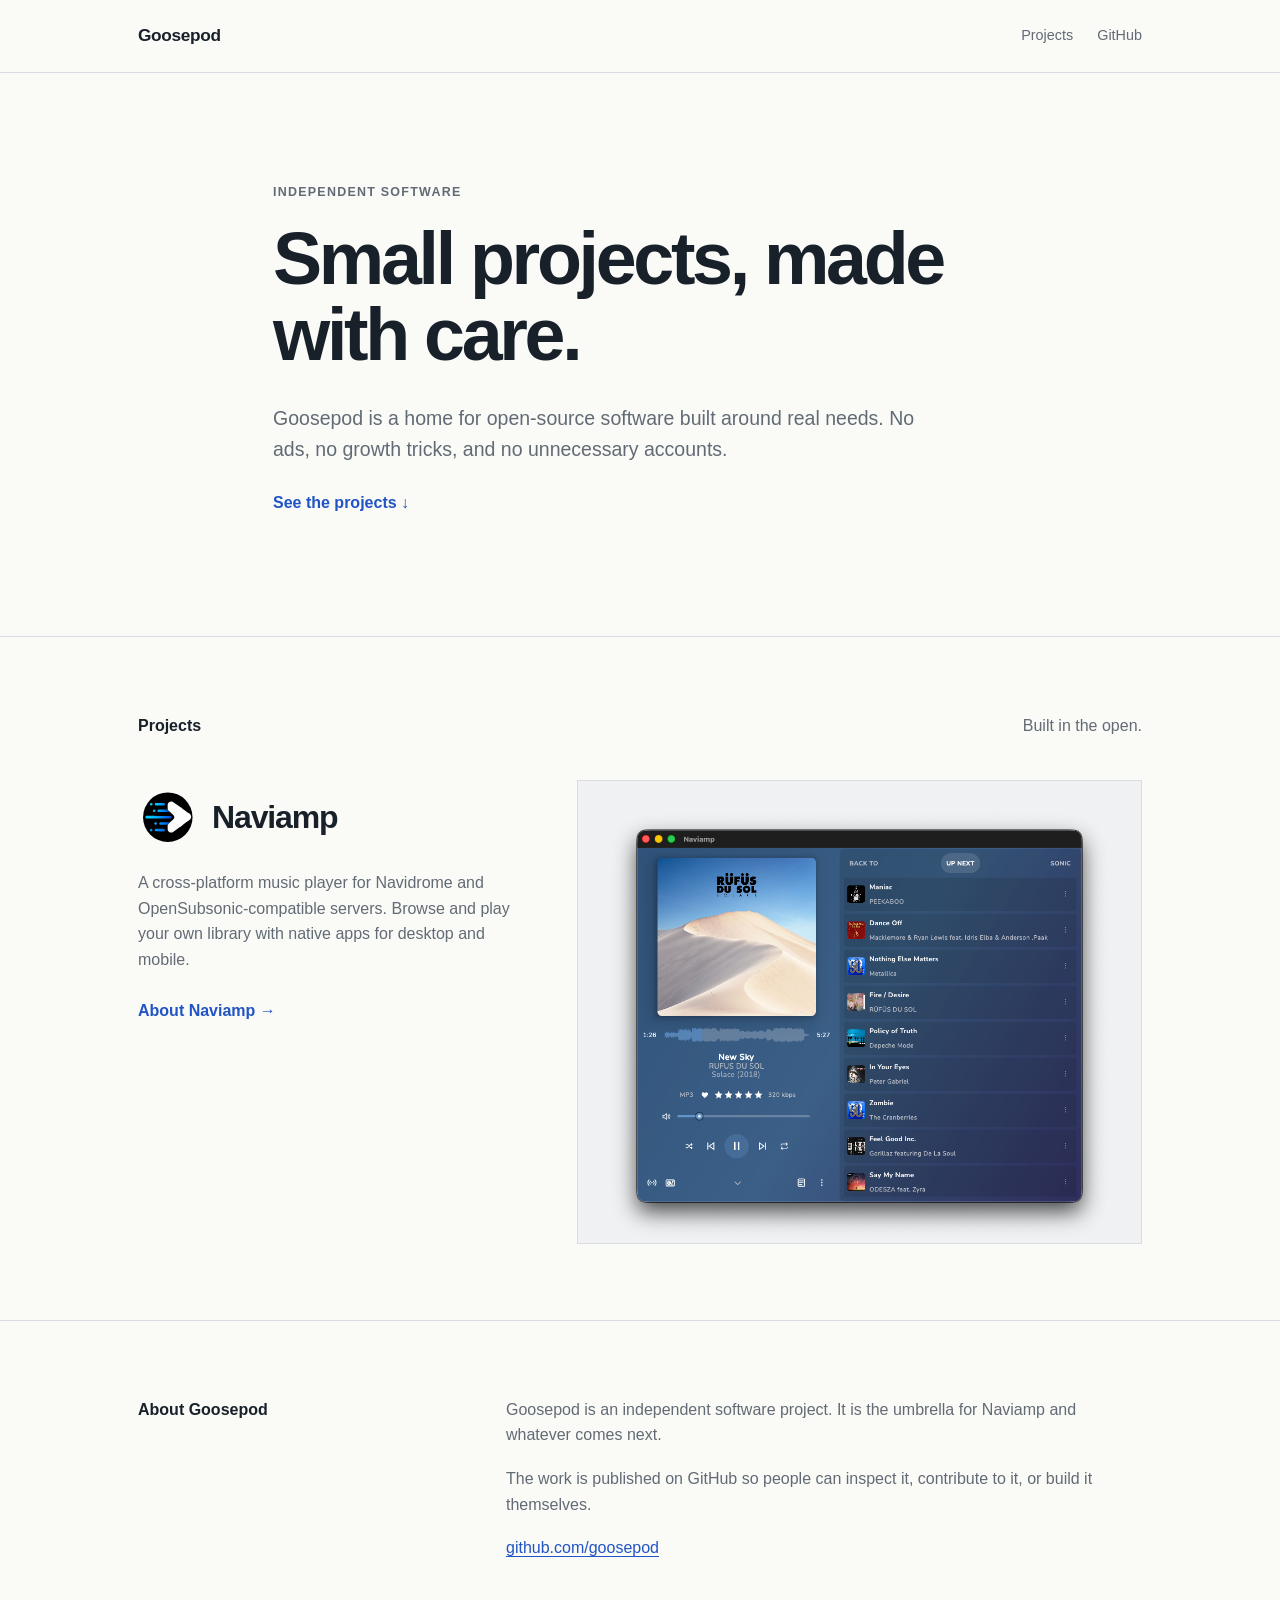
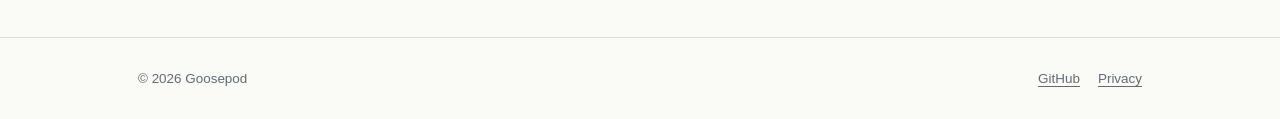
==== commit b9b346b6: "Update Naviamp website icon" ====
--- a/index.html
+++ b/index.html
@@ -37,7 +37,7 @@
         <article class="project-summary">
           <div class="project-copy">
             <div class="project-identity">
-              <img class="project-icon" src="/assets/naviamp/icon.png" alt="Naviamp app icon">
+              <img class="project-icon" src="/assets/naviamp/icon.svg" alt="Naviamp app icon">
               <h3>Naviamp</h3>
             </div>
             <p>A cross-platform music player for Navidrome and OpenSubsonic-compatible servers. Browse and play your own library with native apps for desktop and mobile.</p>
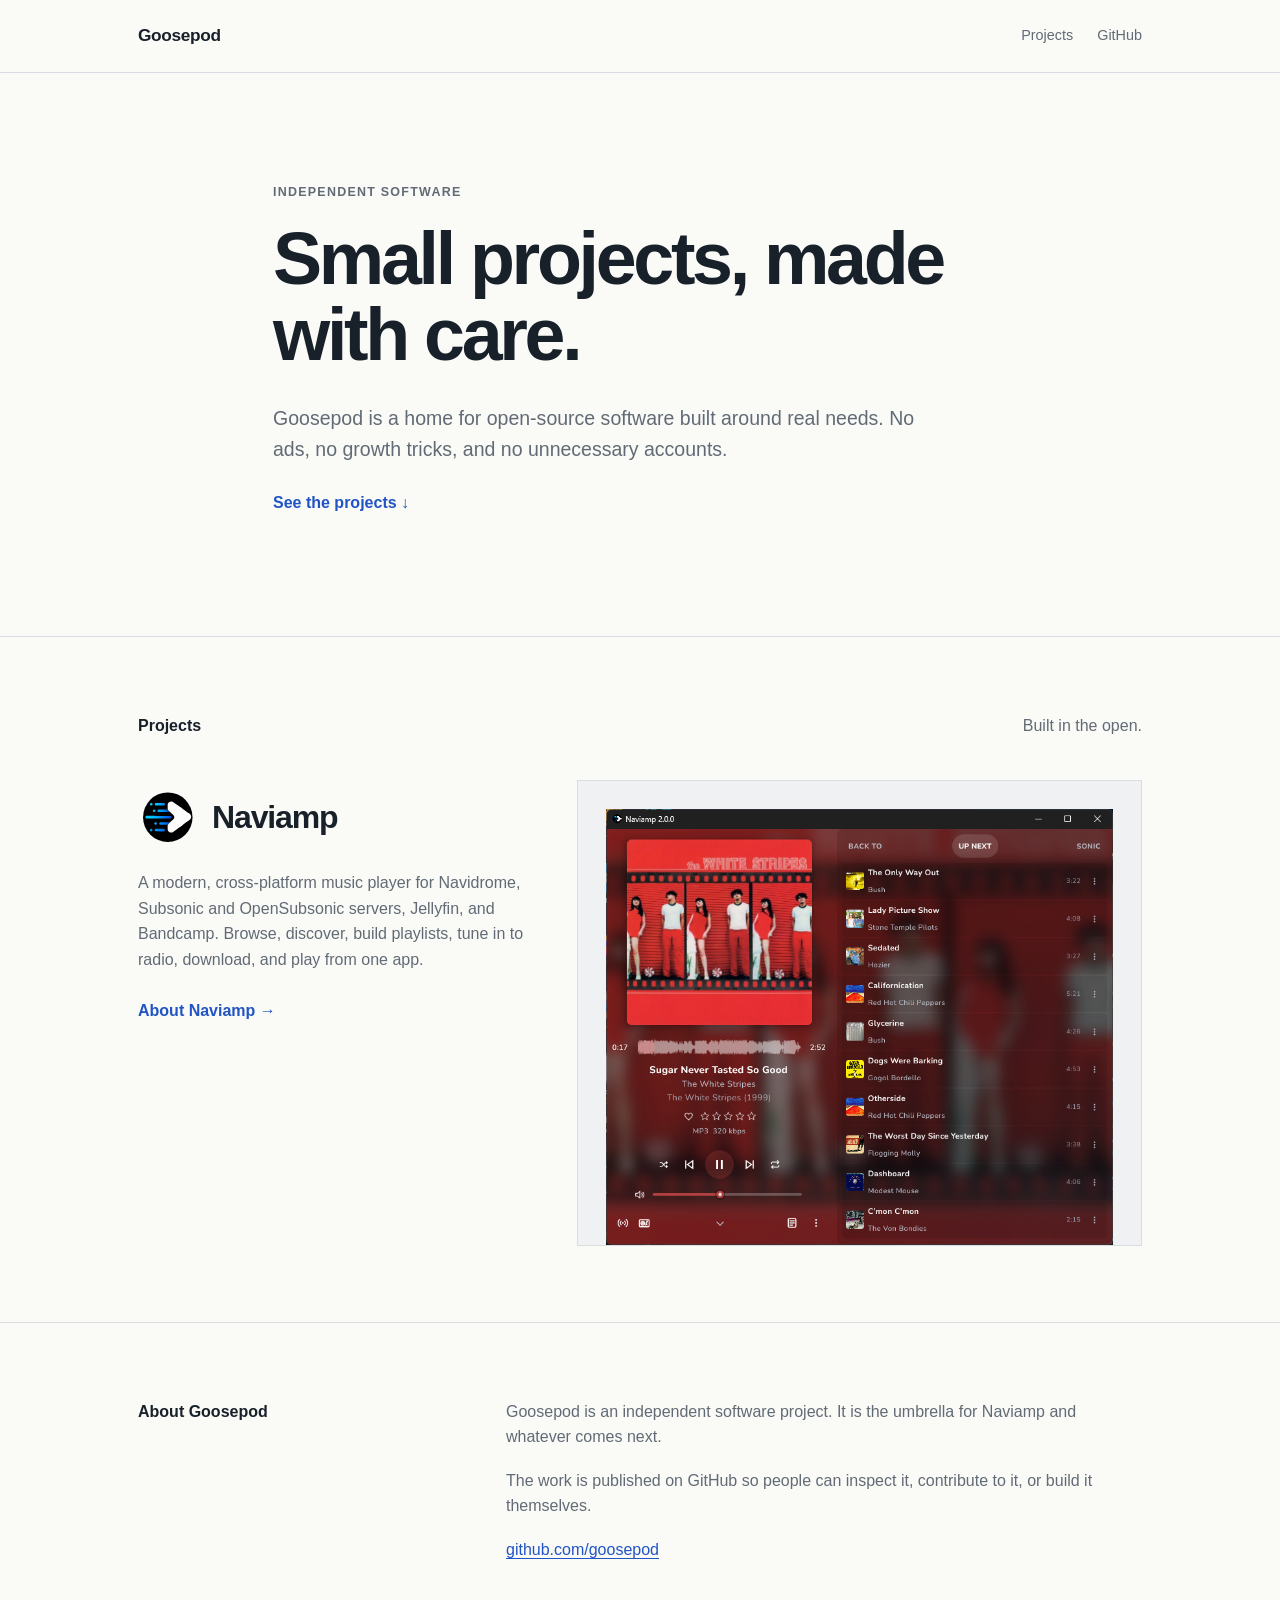
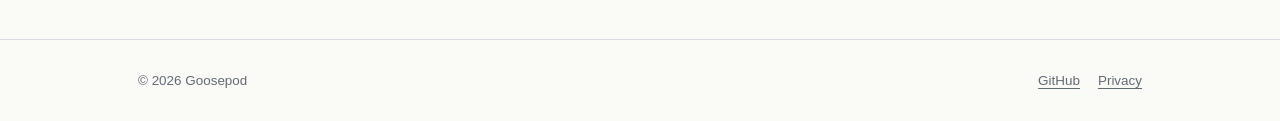
==== commit 14257123: "Refresh Naviamp product website" ====
--- a/index.html
+++ b/index.html
@@ -3,7 +3,7 @@
 <head>
   <meta charset="utf-8">
   <meta name="viewport" content="width=device-width, initial-scale=1">
-  <meta name="description" content="Goosepod makes thoughtful, independent software—including Naviamp, a modern music player for self-hosted libraries.">
+  <meta name="description" content="Goosepod makes thoughtful, independent software—including Naviamp, a modern player for Navidrome, Subsonic, Jellyfin, and Bandcamp.">
   <meta name="theme-color" content="#fafaf7">
   <title>Goosepod — Independent software</title>
   <link rel="stylesheet" href="/styles.css">
@@ -40,11 +40,11 @@
               <img class="project-icon" src="/assets/naviamp/icon.svg" alt="Naviamp app icon">
               <h3>Naviamp</h3>
             </div>
-            <p>A cross-platform music player for Navidrome and OpenSubsonic-compatible servers. Browse and play your own library with native apps for desktop and mobile.</p>
+            <p>A modern, cross-platform music player for Navidrome, Subsonic and OpenSubsonic servers, Jellyfin, and Bandcamp. Browse, discover, build playlists, tune in to radio, download, and play from one app.</p>
             <a class="text-link" href="/naviamp/">About Naviamp →</a>
           </div>
           <div class="project-image">
-            <img src="/assets/naviamp/desktop-queue.png" alt="Naviamp desktop player showing the now-playing queue">
+            <img src="/assets/naviamp/desktop-now-playing-queue.png" alt="Naviamp desktop player showing Now Playing and the queue">
           </div>
         </article>
       </div>
--- a/styles.css
+++ b/styles.css
@@ -238,7 +238,7 @@
   display: grid;
   gap: 36px;
   grid-template-columns: 86px minmax(0, 1fr);
-  max-width: 850px;
+  max-width: 930px;
   padding-block: 95px 80px;
 }
 
@@ -298,8 +298,48 @@
 
 .hero-screenshot img {
   margin: 0 auto;
-  max-width: 850px;
+  max-width: 900px;
   width: 100%;
+}
+
+.service-grid,
+.feature-grid {
+  display: grid;
+  gap: 1px;
+  grid-template-columns: repeat(2, minmax(0, 1fr));
+}
+
+.service-grid {
+  background: var(--line);
+  border: 1px solid var(--line);
+}
+
+.service-card {
+  background: var(--paper);
+  min-height: 190px;
+  padding: 30px;
+}
+
+.service-card h3,
+.feature-card h3 {
+  font-size: 1rem;
+  margin: 0 0 10px;
+}
+
+.service-card p,
+.feature-card p {
+  color: var(--muted);
+  margin: 0;
+}
+
+.feature-grid {
+  column-gap: 40px;
+  row-gap: 0;
+}
+
+.feature-card {
+  border-top: 1px solid var(--line);
+  padding-block: 28px 34px;
 }
 
 .feature-list {
@@ -325,26 +365,30 @@
   max-width: 670px;
 }
 
-.screenshots {
+.screenshot-section {
+  background: var(--soft);
+}
+
+.screenshot-grid {
   align-items: start;
   display: grid;
   gap: 22px;
-  grid-template-columns: 1fr 1fr;
-}
-
-.screenshots figure {
-  background: var(--soft);
+  grid-template-columns: repeat(3, minmax(0, 1fr));
+}
+
+.screenshot-grid figure {
+  background: var(--paper);
   border: 1px solid var(--line);
   margin: 0;
-  padding: 28px 28px 0;
-}
-
-.screenshots figure:first-child {
-  grid-column: 1 / -1;
-}
-
-.screenshots img {
+  padding: 22px 22px 0;
+}
+
+.screenshot-grid img {
   margin: 0 auto;
+}
+
+.screenshot-grid figure img {
+  max-height: 660px;
 }
 
 .project-details {
@@ -456,6 +500,11 @@
     grid-template-columns: 1fr;
   }
 
+  .service-grid,
+  .feature-grid {
+    grid-template-columns: 1fr;
+  }
+
   .product-intro {
     gap: 20px;
     grid-template-columns: 1fr;
@@ -472,12 +521,8 @@
     grid-template-columns: 1fr;
   }
 
-  .screenshots {
-    grid-template-columns: 1fr;
-  }
-
-  .screenshots figure:first-child {
-    grid-column: auto;
+  .screenshot-grid {
+    grid-template-columns: repeat(2, minmax(0, 1fr));
   }
 
   .privacy-wrap {
@@ -503,8 +548,12 @@
   }
 
   .project-image,
-  .screenshots figure {
+  .screenshot-grid figure {
     padding: 16px 16px 0;
+  }
+
+  .screenshot-grid {
+    grid-template-columns: 1fr;
   }
 
   .footer-row {
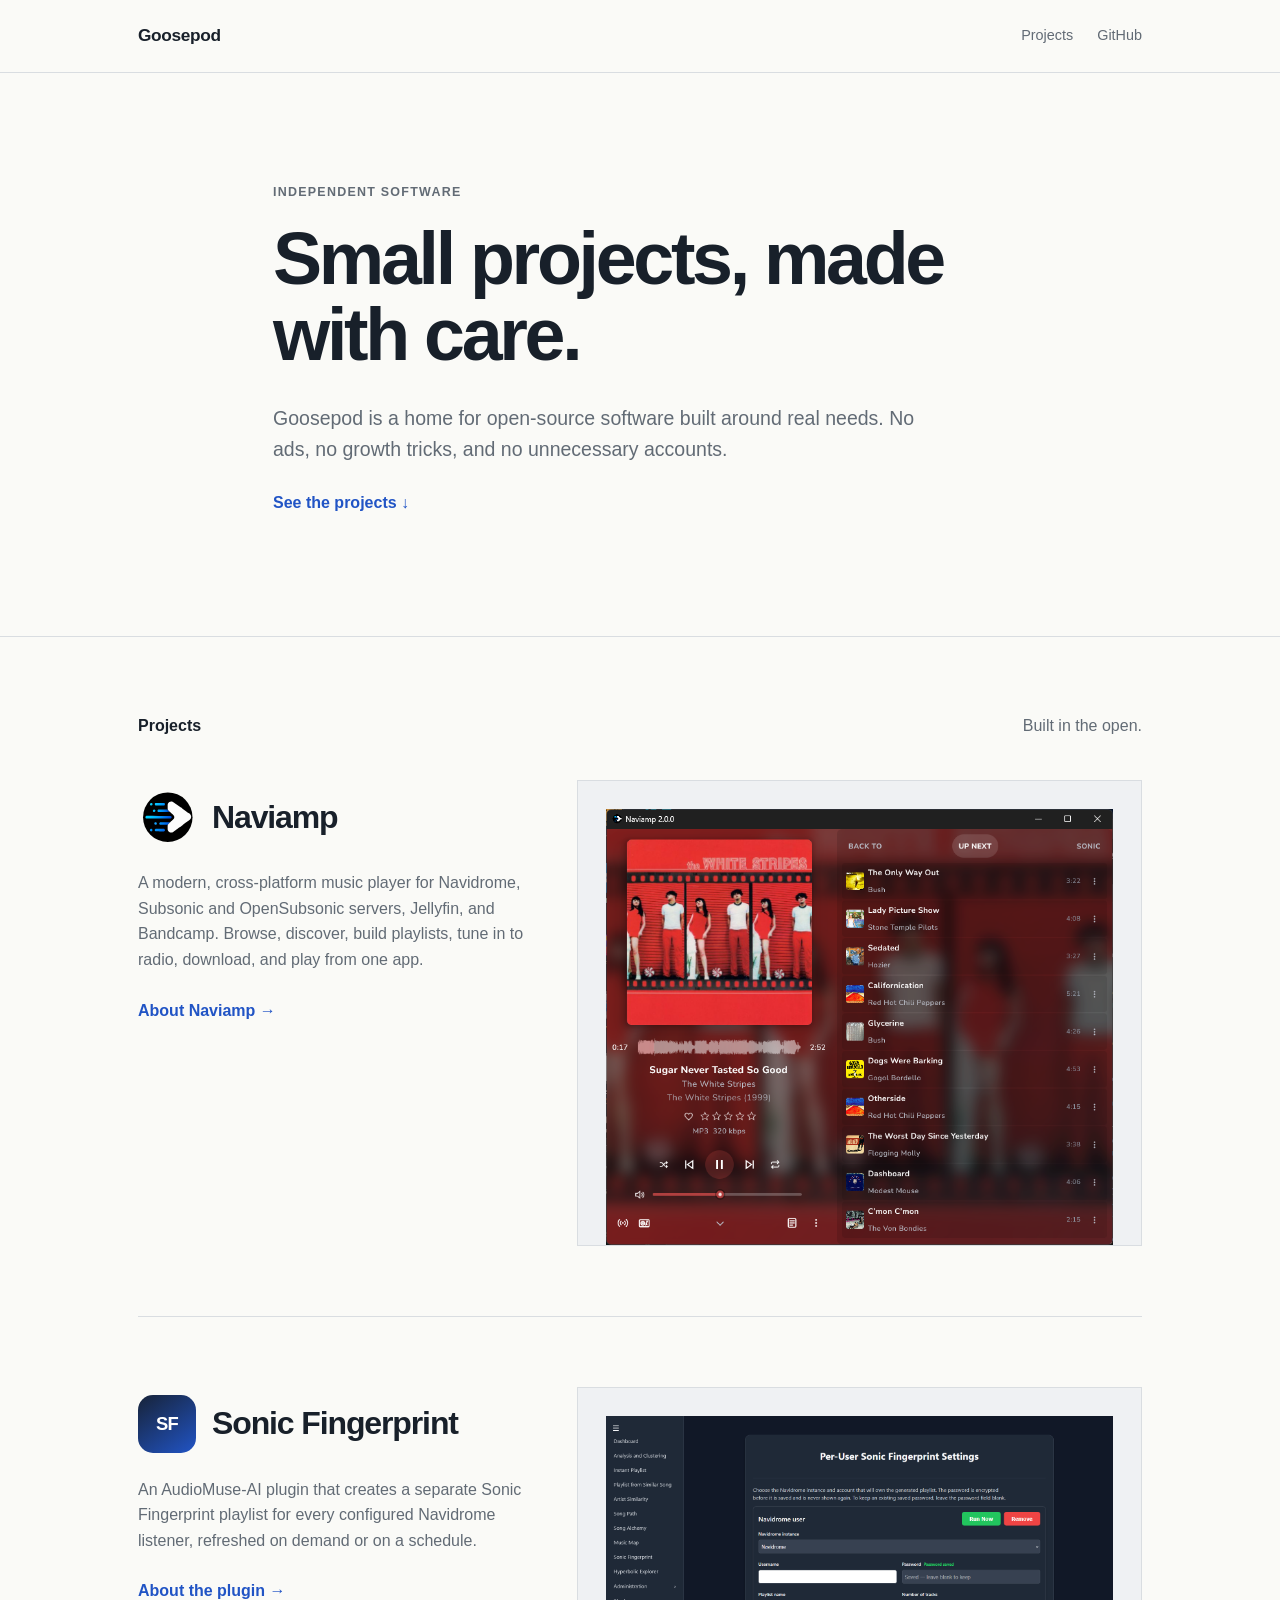
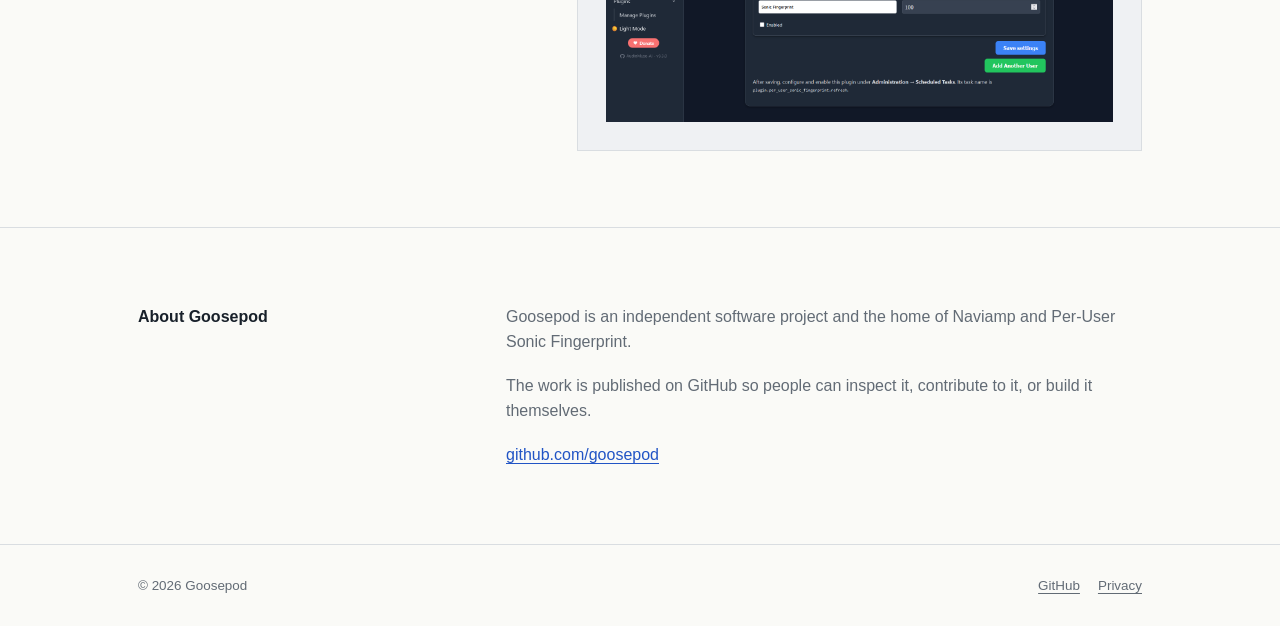
==== commit 1ca01a3e: "Add AudioMuse fingerprint plugin page" ====
--- a/index.html
+++ b/index.html
@@ -3,7 +3,7 @@
 <head>
   <meta charset="utf-8">
   <meta name="viewport" content="width=device-width, initial-scale=1">
-  <meta name="description" content="Goosepod makes thoughtful, independent software—including Naviamp, a modern player for Navidrome, Subsonic, Jellyfin, and Bandcamp.">
+  <meta name="description" content="Goosepod makes thoughtful, independent music software, including Naviamp and the Per-User Sonic Fingerprint plugin for AudioMuse-AI.">
   <meta name="theme-color" content="#fafaf7">
   <title>Goosepod — Independent software</title>
   <link rel="stylesheet" href="/styles.css">
@@ -47,6 +47,20 @@
             <img src="/assets/naviamp/desktop-now-playing-queue.png" alt="Naviamp desktop player showing Now Playing and the queue">
           </div>
         </article>
+
+        <article class="project-summary project-summary-secondary">
+          <div class="project-copy">
+            <div class="project-identity">
+              <div class="project-mark" aria-hidden="true">SF</div>
+              <h3>Sonic Fingerprint</h3>
+            </div>
+            <p>An AudioMuse-AI plugin that creates a separate Sonic Fingerprint playlist for every configured Navidrome listener, refreshed on demand or on a schedule.</p>
+            <a class="text-link" href="/audiomuse-fingerprint/">About the plugin →</a>
+          </div>
+          <div class="project-image plugin-project-image">
+            <img src="/assets/audiomuse-fingerprint/settings.png" alt="Per-User Sonic Fingerprint settings in AudioMuse-AI">
+          </div>
+        </article>
       </div>
     </section>
 
@@ -54,7 +68,7 @@
       <div class="container about-grid">
         <h2>About Goosepod</h2>
         <div>
-          <p>Goosepod is an independent software project. It is the umbrella for Naviamp and whatever comes next.</p>
+          <p>Goosepod is an independent software project and the home of Naviamp and Per-User Sonic Fingerprint.</p>
           <p>The work is published on GitHub so people can inspect it, contribute to it, or build it themselves.</p>
           <a href="https://github.com/goosepod">github.com/goosepod</a>
         </div>
--- a/styles.css
+++ b/styles.css
@@ -173,6 +173,32 @@
   width: 58px;
 }
 
+.project-mark,
+.product-mark {
+  align-items: center;
+  background: linear-gradient(145deg, #172338, #2154c5);
+  color: #ffffff;
+  display: flex;
+  flex: 0 0 auto;
+  font-weight: 750;
+  justify-content: center;
+  letter-spacing: -0.04em;
+}
+
+.project-mark {
+  border-radius: 15px;
+  font-size: 1.15rem;
+  height: 58px;
+  width: 58px;
+}
+
+.product-mark {
+  border-radius: 22px;
+  font-size: 1.55rem;
+  height: 78px;
+  width: 78px;
+}
+
 .project-copy h3 {
   font-size: 2rem;
   letter-spacing: -0.035em;
@@ -192,6 +218,16 @@
 
 .project-image img {
   margin: 0 auto;
+}
+
+.project-summary-secondary {
+  border-top: 1px solid var(--line);
+  margin-top: 70px;
+  padding-top: 70px;
+}
+
+.plugin-project-image {
+  padding-bottom: 28px;
 }
 
 .about-grid {
@@ -302,6 +338,10 @@
   width: 100%;
 }
 
+.plugin-screenshot img {
+  max-width: 1004px;
+}
+
 .service-grid,
 .feature-grid {
   display: grid;
@@ -413,6 +453,63 @@
 
 .project-details ul {
   padding-left: 1.2rem;
+}
+
+.plain-feature-list {
+  margin-bottom: 0;
+}
+
+.plain-feature-list li + li {
+  margin-top: 8px;
+}
+
+.install-steps {
+  border-top: 1px solid var(--line);
+}
+
+.install-step {
+  border-bottom: 1px solid var(--line);
+  display: grid;
+  gap: 26px;
+  grid-template-columns: 42px minmax(0, 1fr);
+  padding-block: 28px;
+}
+
+.install-step > span {
+  align-items: center;
+  border: 1px solid var(--line);
+  border-radius: 50%;
+  color: var(--muted);
+  display: flex;
+  font-size: 0.85rem;
+  font-weight: 700;
+  height: 34px;
+  justify-content: center;
+  width: 34px;
+}
+
+.install-step h3 {
+  font-size: 1rem;
+  margin: 2px 0 7px;
+}
+
+.install-step p {
+  color: var(--muted);
+  margin: 0;
+  max-width: 760px;
+}
+
+.notice {
+  background: var(--soft);
+  border-left: 3px solid var(--accent);
+  color: #404954;
+  margin-block: 26px;
+  padding: 18px 20px;
+}
+
+code {
+  font-family: "SFMono-Regular", Consolas, "Liberation Mono", monospace;
+  font-size: 0.88em;
 }
 
 .privacy-wrap {
@@ -516,6 +613,12 @@
     width: 64px;
   }
 
+  .product-mark {
+    border-radius: 18px;
+    height: 64px;
+    width: 64px;
+  }
+
   .feature-row {
     gap: 8px;
     grid-template-columns: 1fr;
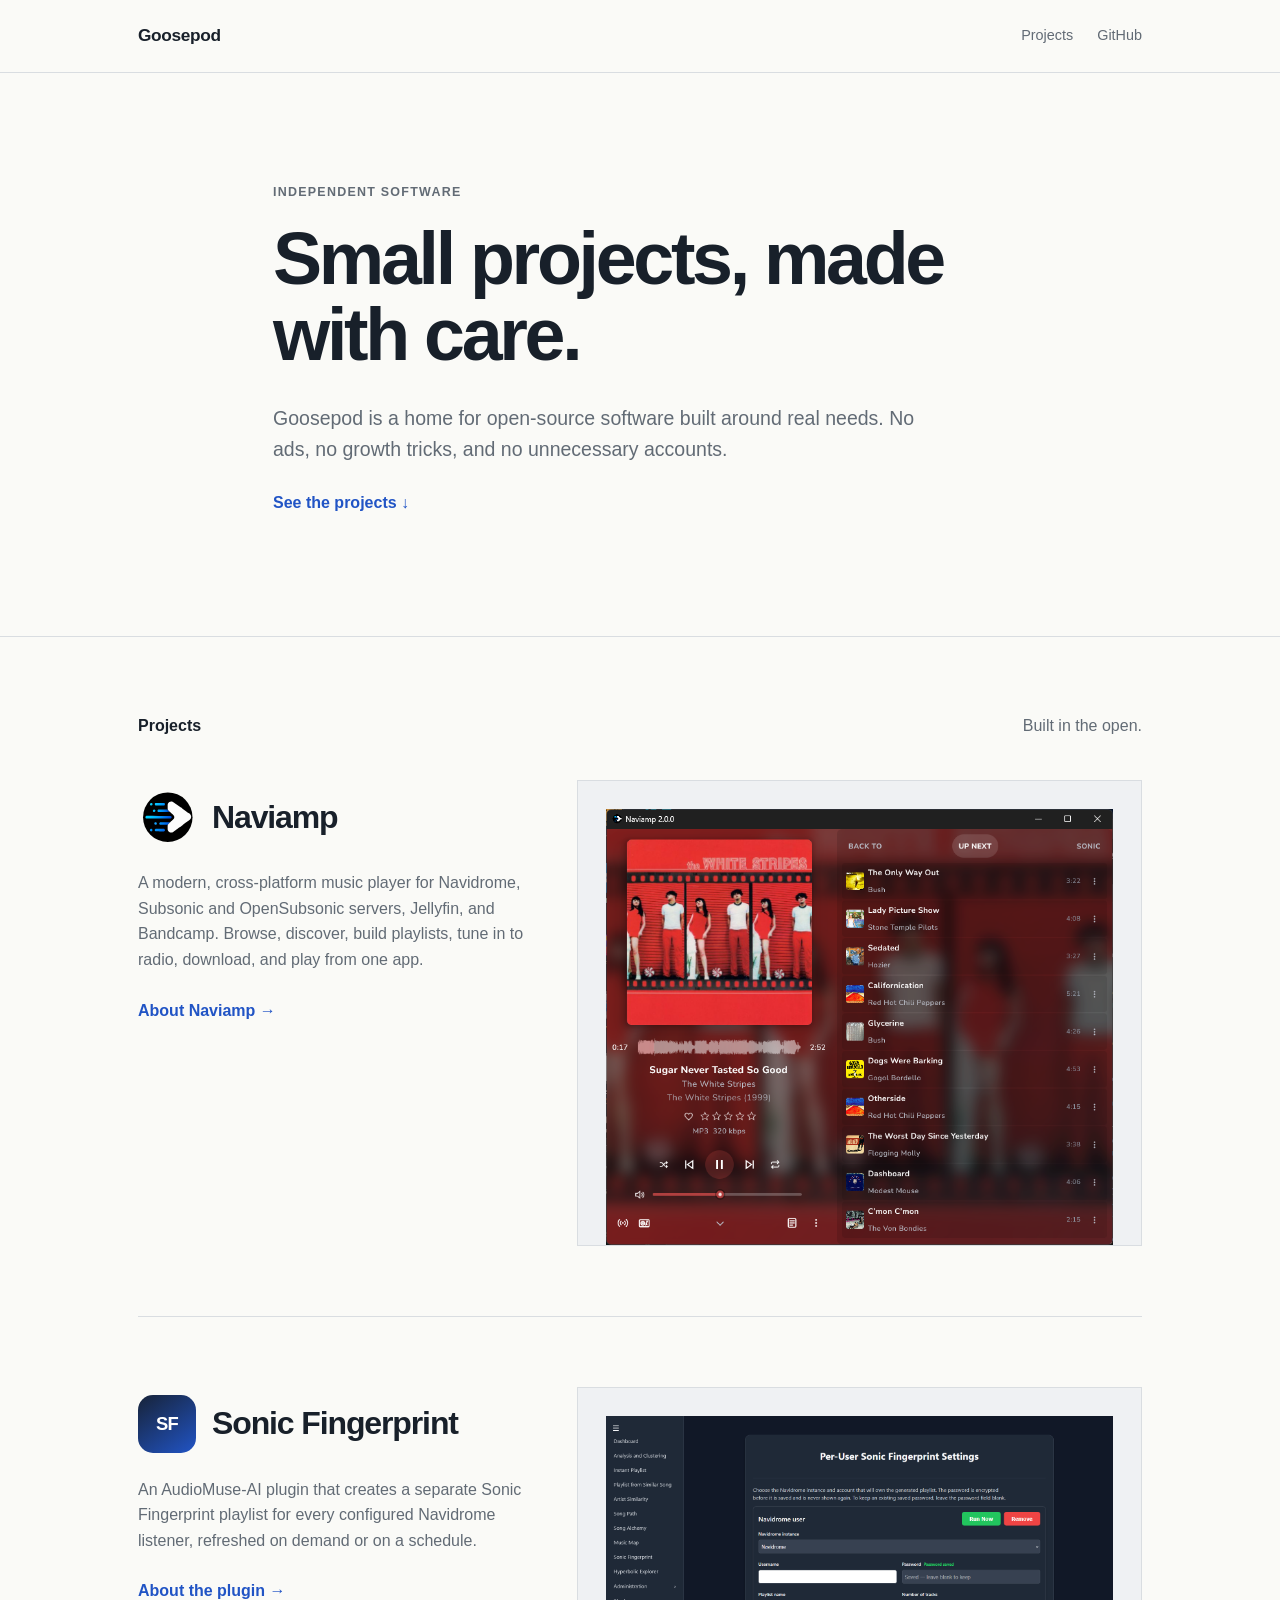
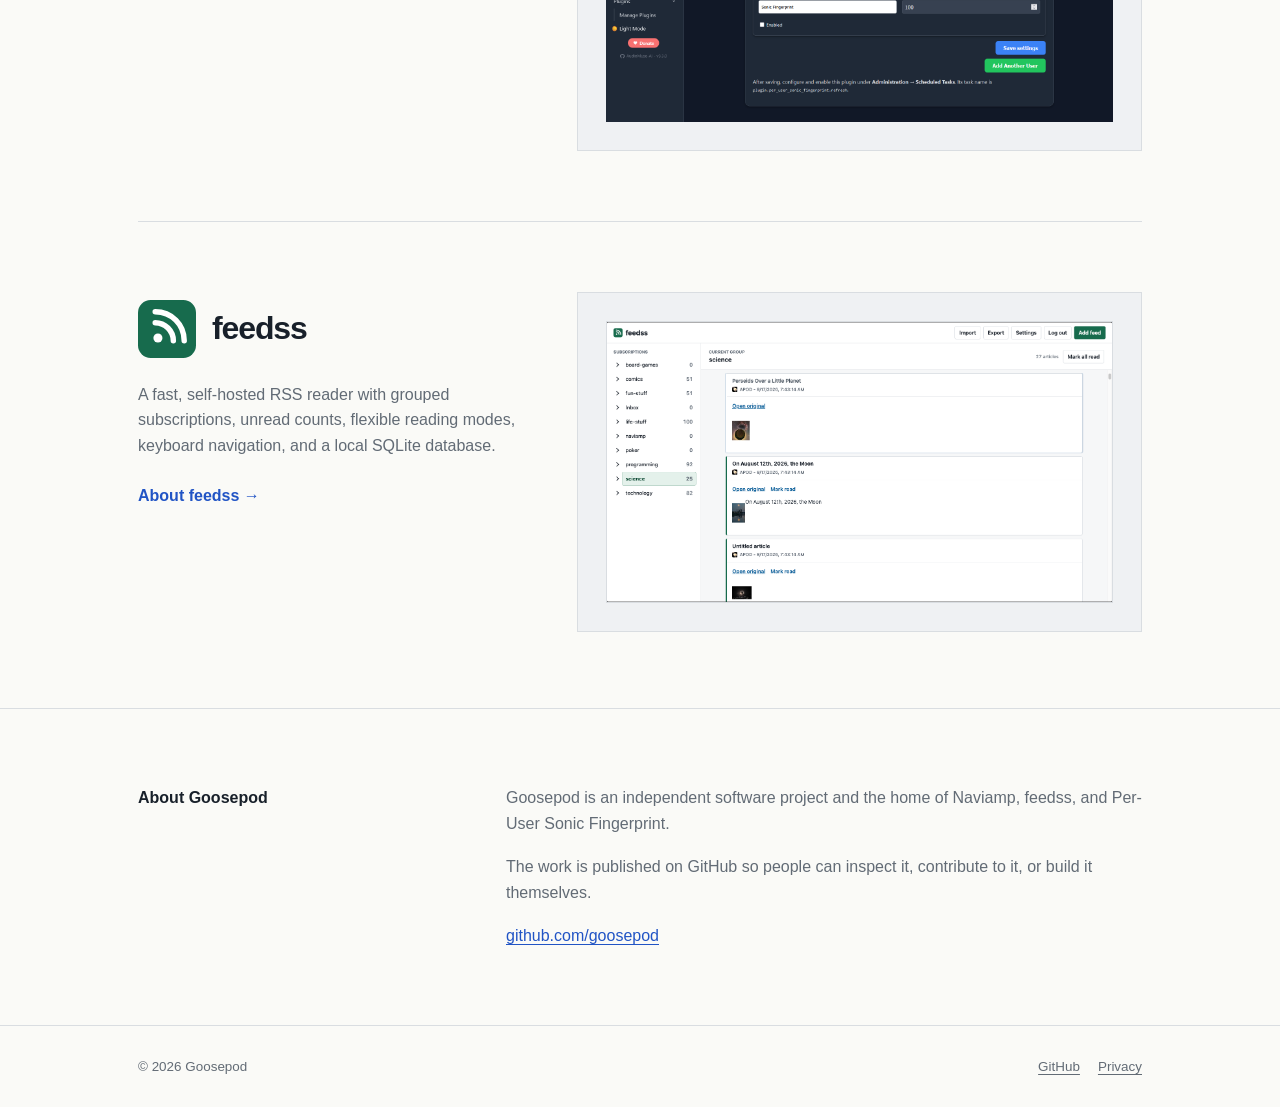
==== commit c211e14a: "Add feedss project page" ====
--- a/index.html
+++ b/index.html
@@ -3,7 +3,7 @@
 <head>
   <meta charset="utf-8">
   <meta name="viewport" content="width=device-width, initial-scale=1">
-  <meta name="description" content="Goosepod makes thoughtful, independent music software, including Naviamp and the Per-User Sonic Fingerprint plugin for AudioMuse-AI.">
+  <meta name="description" content="Goosepod makes thoughtful independent software, including Naviamp, feedss, and the Per-User Sonic Fingerprint plugin for AudioMuse-AI.">
   <meta name="theme-color" content="#fafaf7">
   <title>Goosepod — Independent software</title>
   <link rel="stylesheet" href="/styles.css">
@@ -61,6 +61,20 @@
             <img src="/assets/audiomuse-fingerprint/settings.png" alt="Per-User Sonic Fingerprint settings in AudioMuse-AI">
           </div>
         </article>
+
+        <article class="project-summary project-summary-secondary">
+          <div class="project-copy">
+            <div class="project-identity">
+              <img class="project-icon" src="/assets/feedss/icon.svg" alt="feedss app icon">
+              <h3>feedss</h3>
+            </div>
+            <p>A fast, self-hosted RSS reader with grouped subscriptions, unread counts, flexible reading modes, keyboard navigation, and a local SQLite database.</p>
+            <a class="text-link" href="/feedss/">About feedss →</a>
+          </div>
+          <div class="project-image feedss-project-image">
+            <img src="/assets/feedss/reader.png" alt="feedss showing grouped subscriptions and expanded NASA astronomy articles">
+          </div>
+        </article>
       </div>
     </section>
 
@@ -68,7 +82,7 @@
       <div class="container about-grid">
         <h2>About Goosepod</h2>
         <div>
-          <p>Goosepod is an independent software project and the home of Naviamp and Per-User Sonic Fingerprint.</p>
+          <p>Goosepod is an independent software project and the home of Naviamp, feedss, and Per-User Sonic Fingerprint.</p>
           <p>The work is published on GitHub so people can inspect it, contribute to it, or build it themselves.</p>
           <a href="https://github.com/goosepod">github.com/goosepod</a>
         </div>
--- a/styles.css
+++ b/styles.css
@@ -230,6 +230,15 @@
   padding-bottom: 28px;
 }
 
+.feedss-project-image {
+  align-self: start;
+  padding-bottom: 28px;
+}
+
+.feedss-project-image img {
+  border: 1px solid var(--line);
+}
+
 .about-grid {
   display: grid;
   gap: 50px;
@@ -339,6 +348,11 @@
 }
 
 .plugin-screenshot img {
+  max-width: 1004px;
+}
+
+.feedss-screenshot img {
+  border: 1px solid var(--line);
   max-width: 1004px;
 }
 
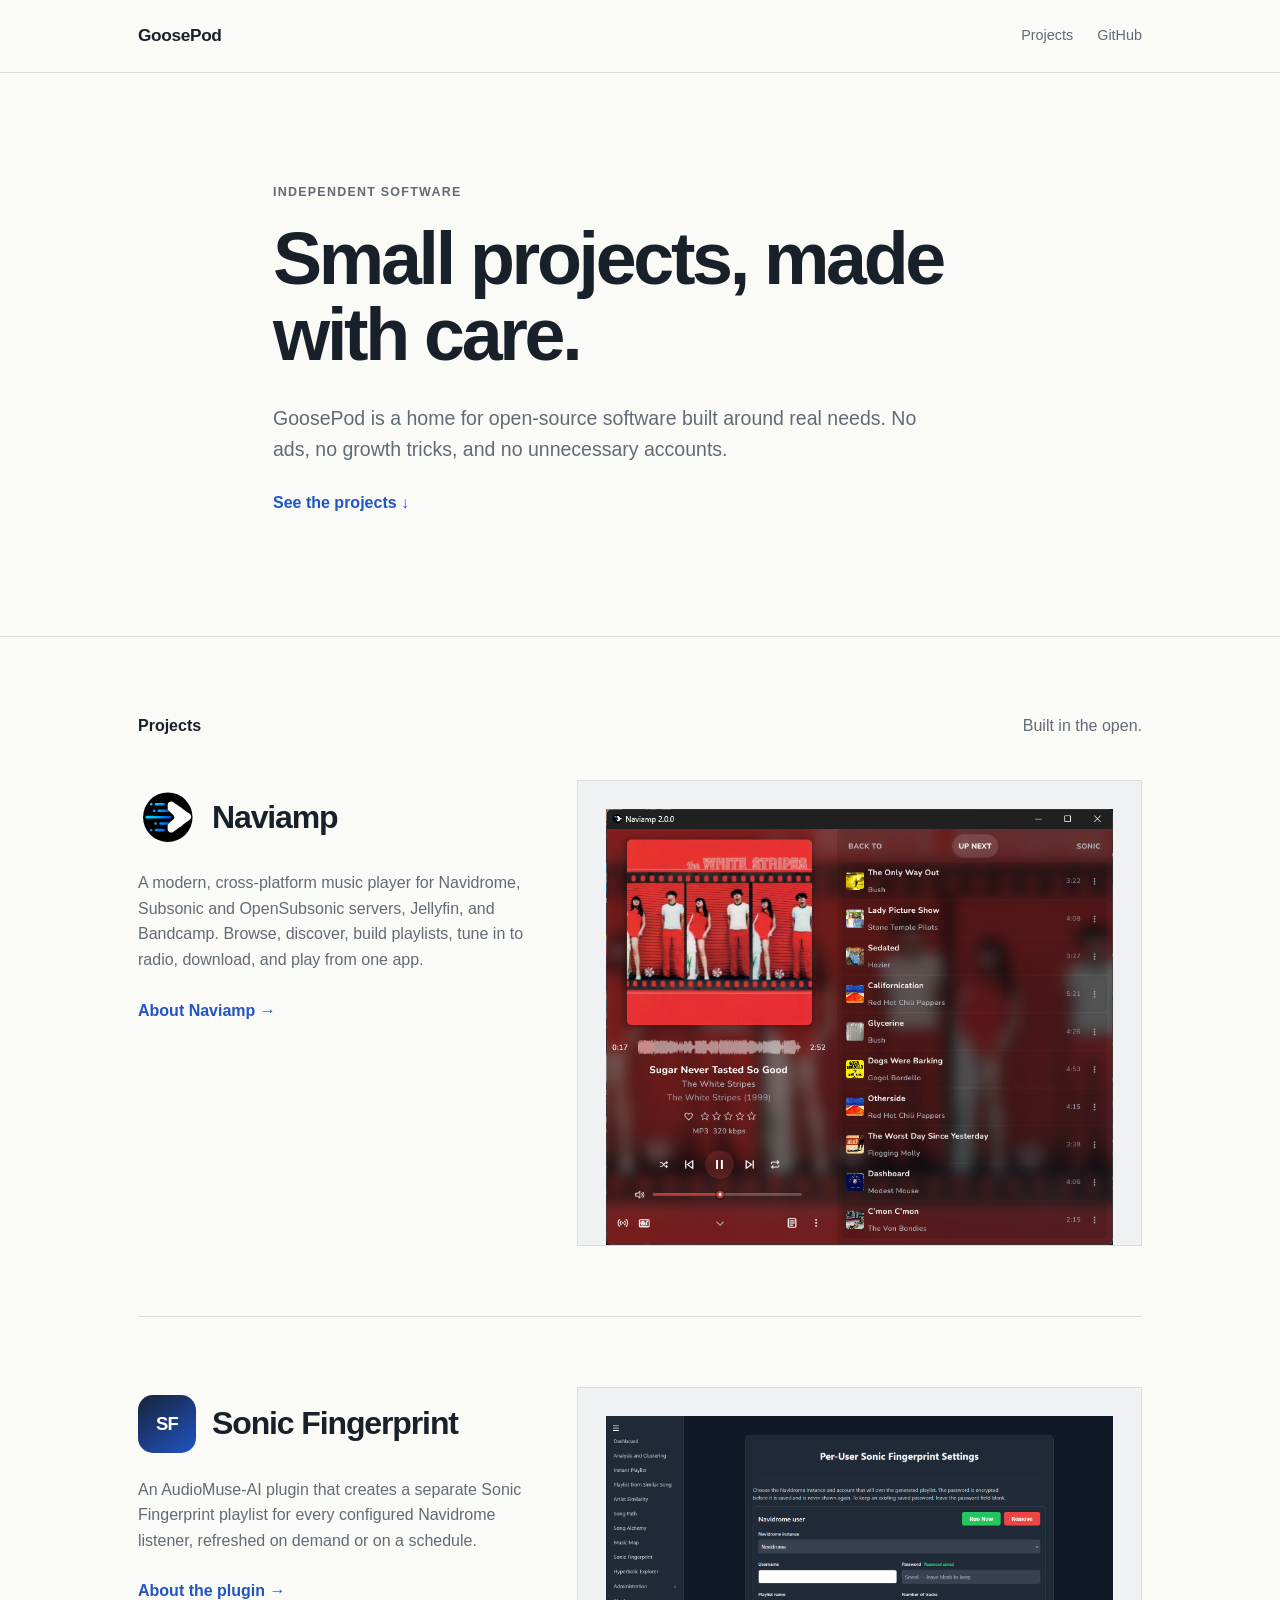
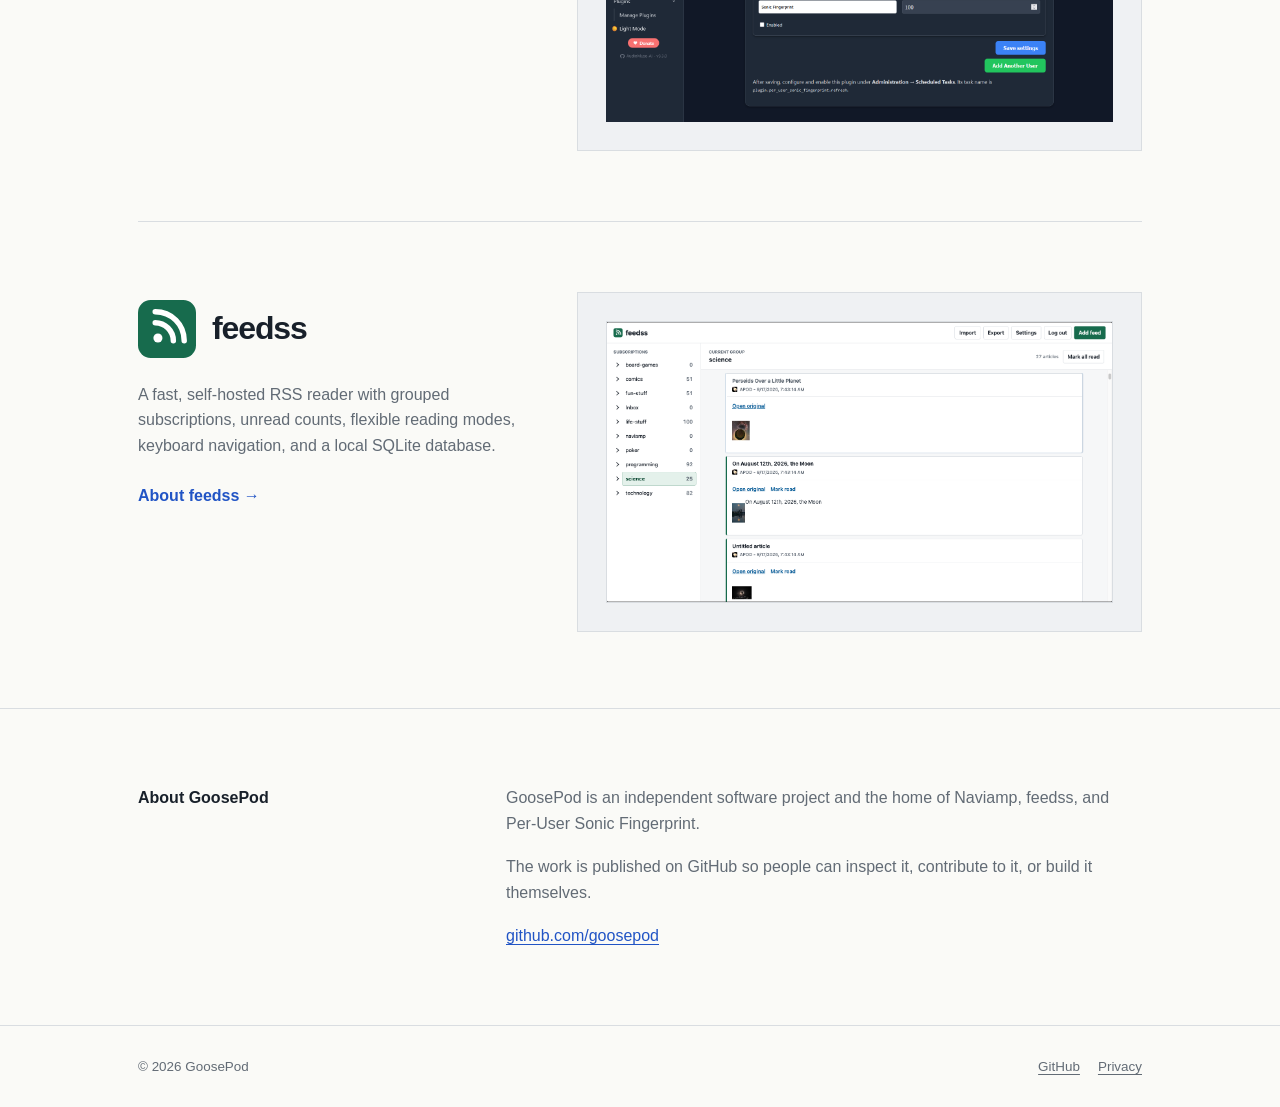
==== commit 4fb81083: "Correct GoosePod branding" ====
--- a/index.html
+++ b/index.html
@@ -3,15 +3,15 @@
 <head>
   <meta charset="utf-8">
   <meta name="viewport" content="width=device-width, initial-scale=1">
-  <meta name="description" content="Goosepod makes thoughtful independent software, including Naviamp, feedss, and the Per-User Sonic Fingerprint plugin for AudioMuse-AI.">
+  <meta name="description" content="GoosePod makes thoughtful independent software, including Naviamp, feedss, and the Per-User Sonic Fingerprint plugin for AudioMuse-AI.">
   <meta name="theme-color" content="#fafaf7">
-  <title>Goosepod — Independent software</title>
+  <title>GoosePod — Independent software</title>
   <link rel="stylesheet" href="/styles.css">
 </head>
 <body>
   <header class="site-header">
     <nav class="site-nav container" aria-label="Primary navigation">
-      <a class="site-name" href="/" aria-current="page">Goosepod</a>
+      <a class="site-name" href="/" aria-current="page">GoosePod</a>
       <div class="nav-links">
         <a href="#projects">Projects</a>
         <a href="https://github.com/goosepod">GitHub</a>
@@ -23,7 +23,7 @@
     <section class="home-intro container">
       <p class="label">Independent software</p>
       <h1>Small projects, made with care.</h1>
-      <p class="intro">Goosepod is a home for open-source software built around real needs. No ads, no growth tricks, and no unnecessary accounts.</p>
+      <p class="intro">GoosePod is a home for open-source software built around real needs. No ads, no growth tricks, and no unnecessary accounts.</p>
       <a class="text-link" href="#projects">See the projects ↓</a>
     </section>
 
@@ -80,9 +80,9 @@
 
     <section class="section">
       <div class="container about-grid">
-        <h2>About Goosepod</h2>
+        <h2>About GoosePod</h2>
         <div>
-          <p>Goosepod is an independent software project and the home of Naviamp, feedss, and Per-User Sonic Fingerprint.</p>
+          <p>GoosePod is an independent software project and the home of Naviamp, feedss, and Per-User Sonic Fingerprint.</p>
           <p>The work is published on GitHub so people can inspect it, contribute to it, or build it themselves.</p>
           <a href="https://github.com/goosepod">github.com/goosepod</a>
         </div>
@@ -92,7 +92,7 @@
 
   <footer class="site-footer">
     <div class="container footer-row">
-      <span>© 2026 Goosepod</span>
+      <span>© 2026 GoosePod</span>
       <div class="footer-links"><a href="https://github.com/goosepod">GitHub</a><a href="/naviamp/privacy/">Privacy</a></div>
     </div>
   </footer>
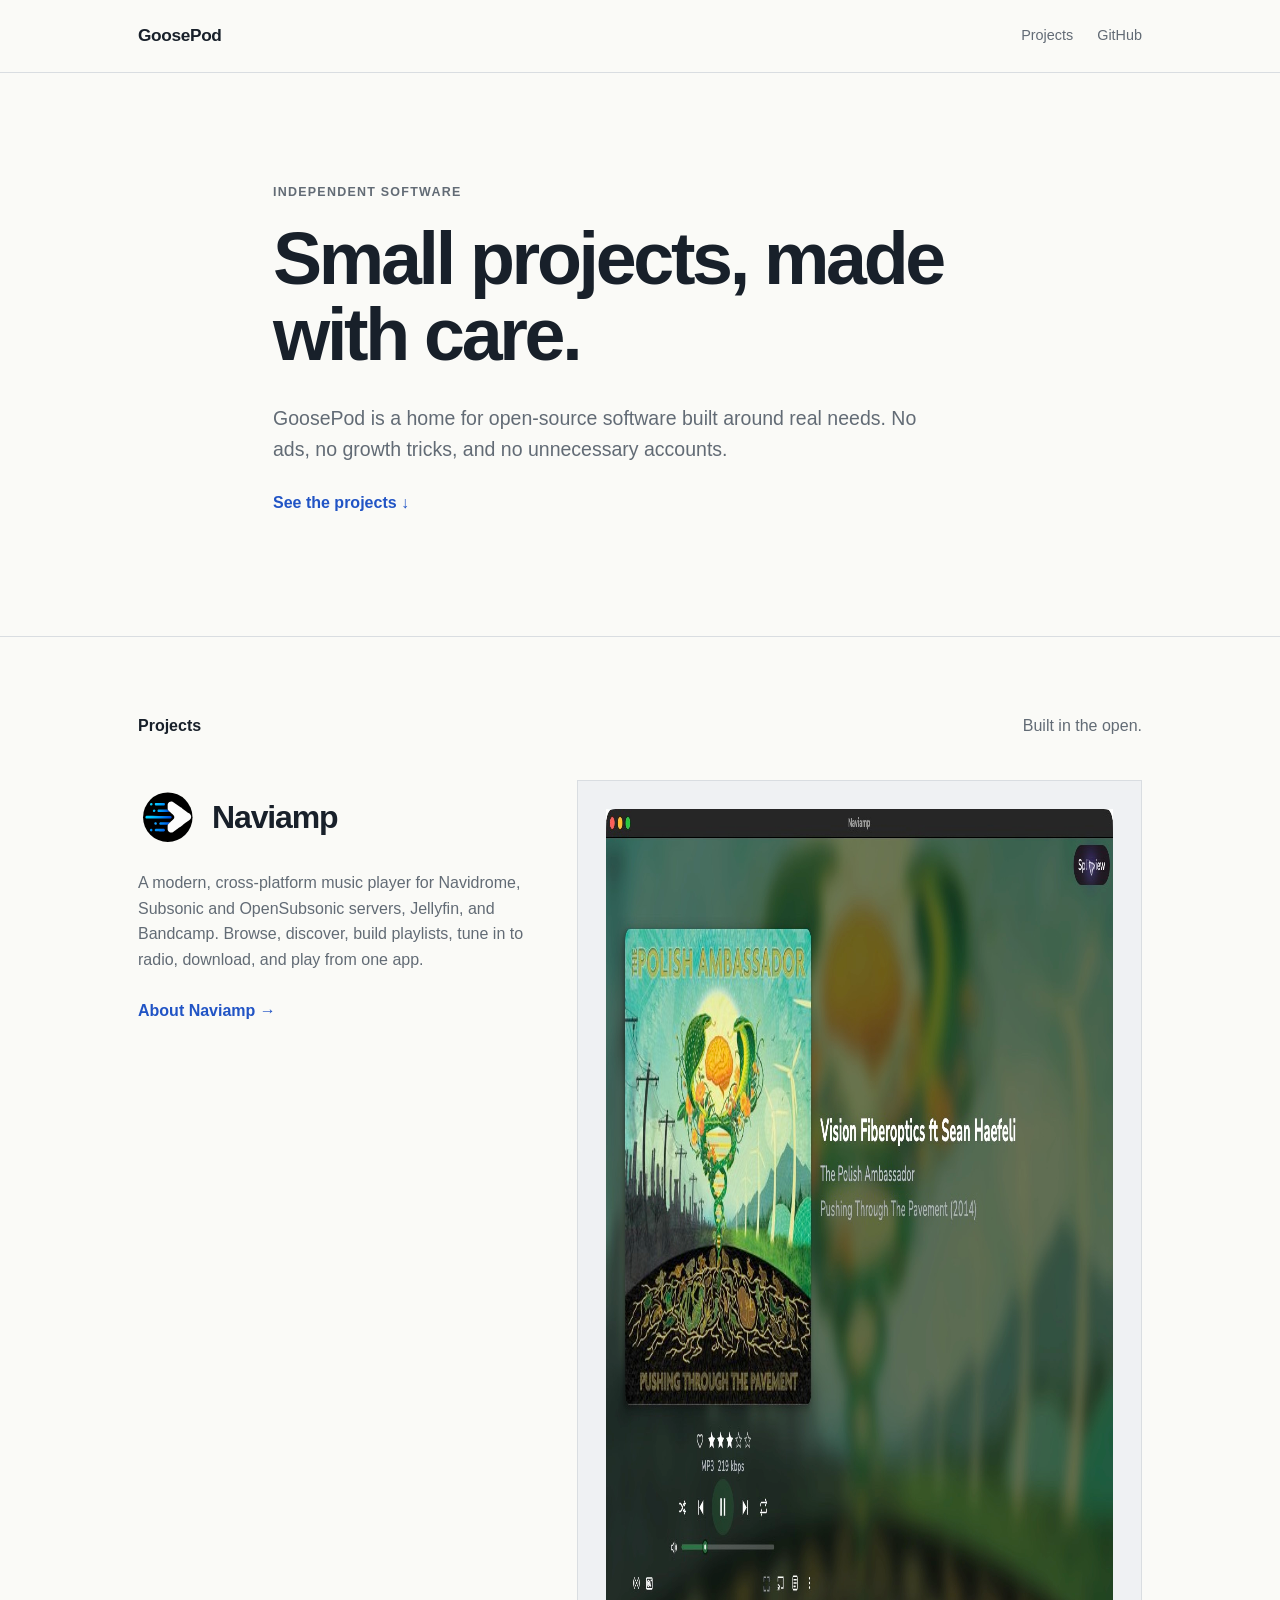
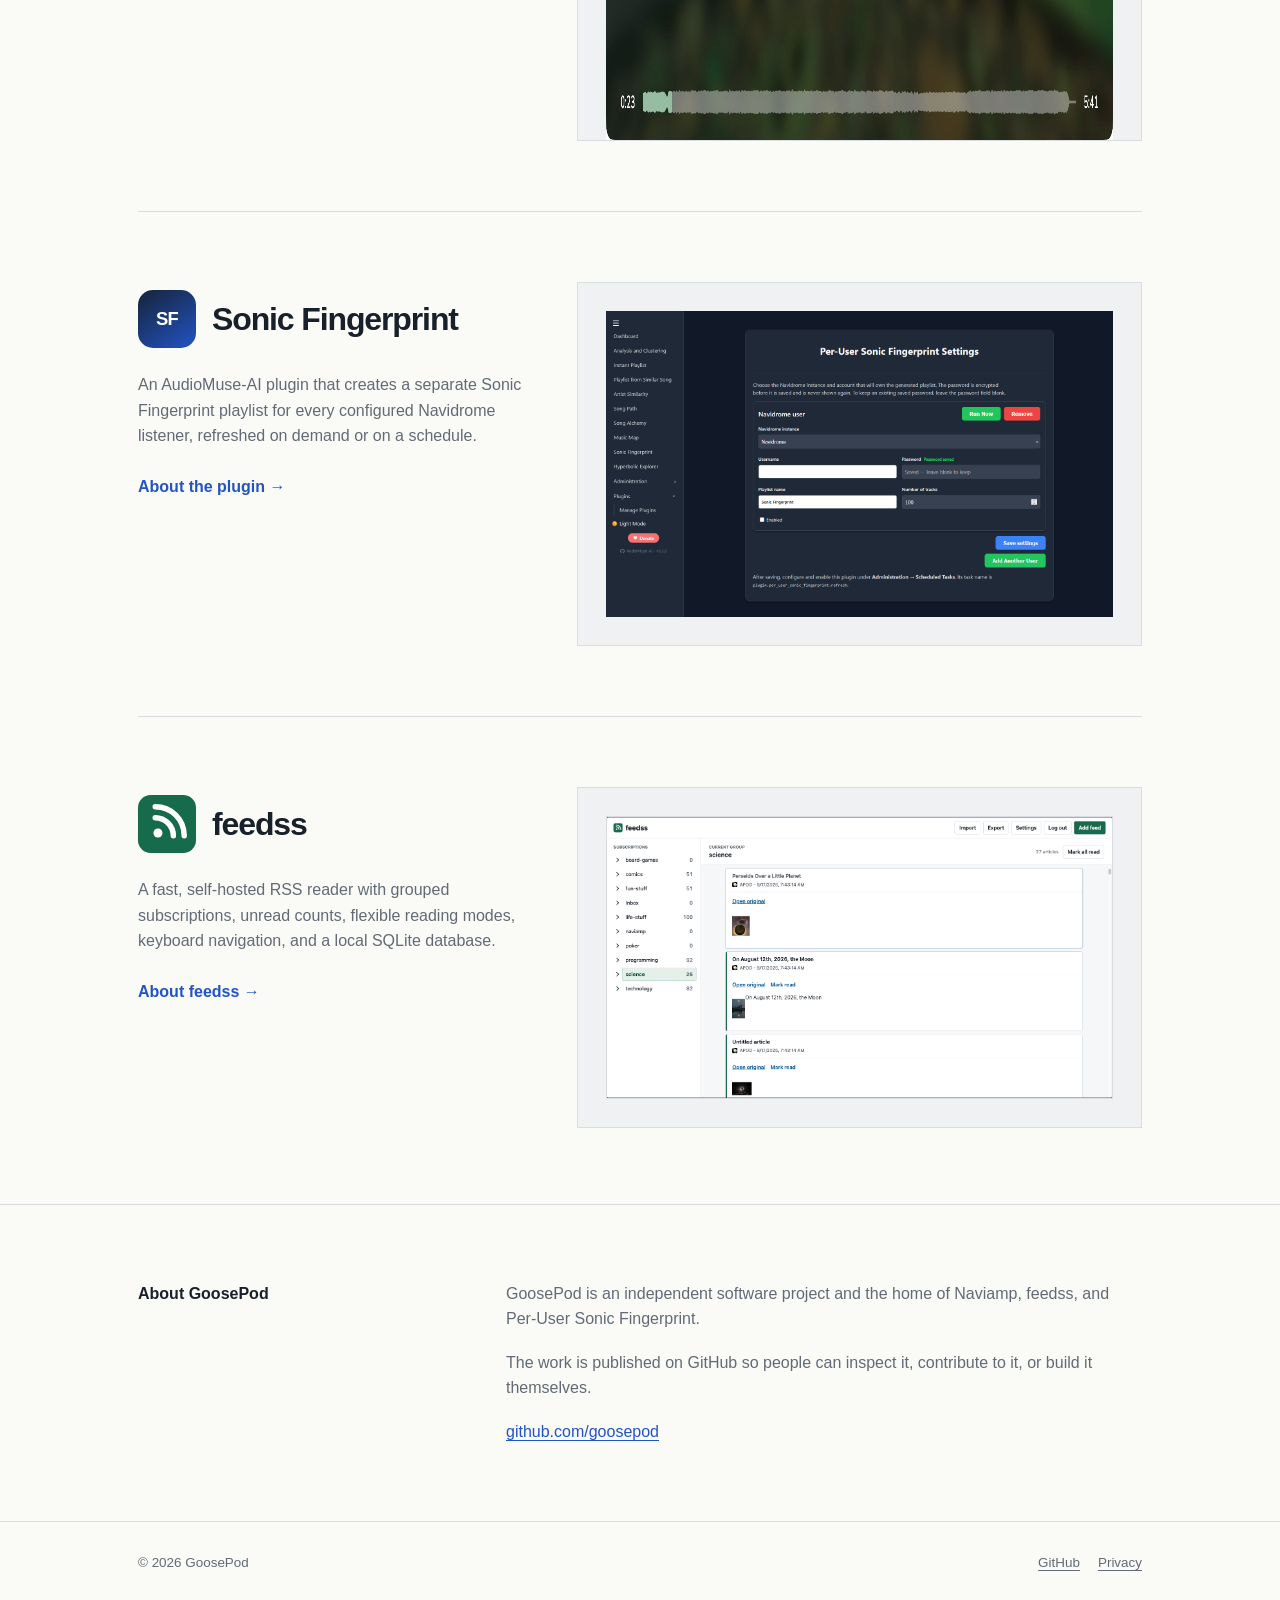
==== commit 0854e3ee: "Improve Naviamp homepage and showcase adaptive player layouts" ====
--- a/index.html
+++ b/index.html
@@ -44,7 +44,7 @@
             <a class="text-link" href="/naviamp/">About Naviamp →</a>
           </div>
           <div class="project-image">
-            <img src="/assets/naviamp/desktop-now-playing-queue.png" alt="Naviamp desktop player showing Now Playing and the queue">
+            <img src="/assets/naviamp/player-full.jpg" alt="Naviamp desktop player connected to the Navidrome demo library" width="1298" height="931">
           </div>
         </article>
 
--- a/styles.css
+++ b/styles.css
@@ -341,6 +341,119 @@
   padding-block: 50px;
 }
 
+.download-section {
+  scroll-margin-top: 24px;
+}
+
+.download-picker {
+  align-items: center;
+  display: flex;
+  flex-wrap: wrap;
+  gap: 10px 18px;
+  margin-bottom: 24px;
+}
+
+.download-picker label {
+  font-weight: 650;
+}
+
+.download-picker select {
+  background: var(--paper);
+  border: 1px solid var(--muted);
+  border-radius: 6px;
+  color: var(--text);
+  font: inherit;
+  max-width: 100%;
+  min-height: 44px;
+  padding: 8px 32px 8px 12px;
+}
+
+.download-picker p {
+  color: var(--muted);
+  flex-basis: 100%;
+  font-size: 0.9rem;
+  margin: 0;
+}
+
+.download-recommendation {
+  background: var(--paper);
+  border: 2px solid var(--accent);
+  border-radius: 10px;
+  margin-bottom: 28px;
+  padding: clamp(22px, 4vw, 36px);
+}
+
+.download-recommendation h3 {
+  font-size: 1.8rem;
+  letter-spacing: -0.03em;
+  margin: 0;
+}
+
+.download-recommendation > p:not(.label) {
+  color: var(--muted);
+  max-width: 700px;
+}
+
+.download-grid {
+  display: grid;
+  gap: 18px;
+  grid-template-columns: repeat(auto-fit, minmax(min(100%, 280px), 1fr));
+}
+
+.download-card {
+  background: var(--paper);
+  border: 1px solid var(--line);
+  border-radius: 8px;
+  display: flex;
+  flex-direction: column;
+  padding: 24px;
+}
+
+.download-card h3 {
+  font-size: 1.1rem;
+  margin: 0;
+}
+
+.download-description {
+  color: var(--muted);
+  margin-block: 12px 24px;
+}
+
+.download-actions {
+  align-items: flex-start;
+  display: flex;
+  flex-direction: column;
+  gap: 14px;
+  margin-top: auto;
+}
+
+.download-button {
+  background: var(--accent);
+  border: 2px solid var(--accent);
+  border-radius: 6px;
+  color: var(--paper);
+  display: inline-block;
+  font-weight: 650;
+  padding: 10px 16px;
+  text-decoration: none;
+}
+
+.download-button:hover {
+  background: var(--text);
+  border-color: var(--text);
+}
+
+.download-section a:focus-visible,
+.download-picker select:focus-visible {
+  outline: 3px solid var(--accent);
+  outline-offset: 4px;
+}
+
+.download-picker[hidden],
+.download-recommendation[hidden] {
+  display: none;
+}
+
 .hero-screenshot img {
   margin: 0 auto;
   max-width: 900px;
@@ -394,6 +507,86 @@
 .feature-card {
   border-top: 1px solid var(--line);
   padding-block: 28px 34px;
+}
+
+.table-note,
+.table-footnote {
+  color: var(--muted);
+  max-width: 850px;
+}
+
+.table-note {
+  margin: -18px 0 28px;
+}
+
+.table-footnote {
+  font-size: 0.9rem;
+  margin: 20px 0 0;
+}
+
+.support-table-wrap {
+  border: 1px solid var(--line);
+  overflow-x: auto;
+}
+
+.support-table-wrap:focus-visible {
+  outline: 3px solid rgba(33, 84, 197, 0.35);
+  outline-offset: 3px;
+}
+
+.support-table {
+  background: var(--paper);
+  border-collapse: collapse;
+  font-size: 0.9rem;
+  line-height: 1.4;
+  min-width: 820px;
+  width: 100%;
+}
+
+.support-table th,
+.support-table td {
+  border-bottom: 1px solid var(--line);
+  padding: 15px 17px;
+  text-align: left;
+  vertical-align: top;
+}
+
+.support-table thead th {
+  background: var(--soft);
+  font-size: 0.78rem;
+  letter-spacing: 0.04em;
+  text-transform: uppercase;
+}
+
+.support-table tbody th {
+  font-weight: 650;
+}
+
+.support-table tbody tr:last-child > * {
+  border-bottom: 0;
+}
+
+.format-support-table th:not(:first-child),
+.format-support-table td {
+  text-align: center;
+}
+
+.format-support-table th:first-child {
+  min-width: 220px;
+}
+
+.feature-support-table th:first-child {
+  width: 37%;
+}
+
+.feature-support-table th:nth-child(2) {
+  width: 19%;
+}
+
+.cell-note {
+  color: var(--muted);
+  display: block;
+  font-size: 0.76rem;
 }
 
 .feature-list {
